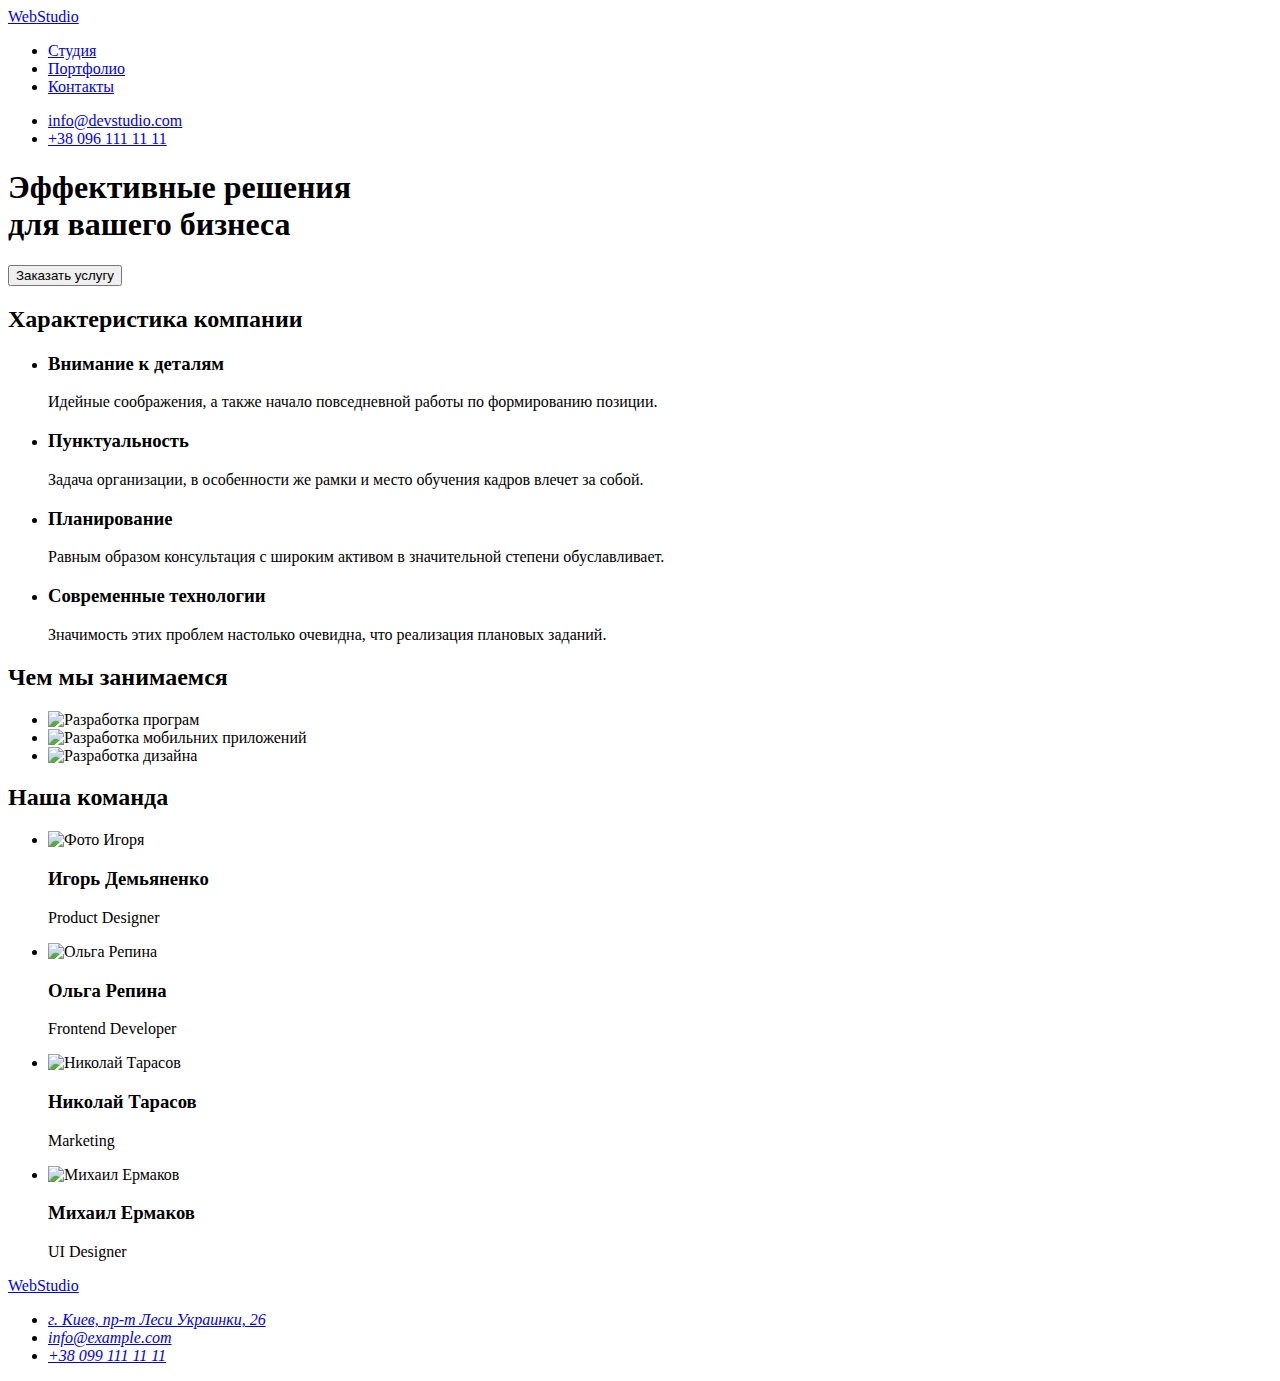
==== index.html @ e269798d "create.html" ====
<!DOCTYPE html>
<html lang="ru">
<head>
    <meta charset="UTF-8">
    <meta http-equiv="X-UA-Compatible" content="IE=edge">
    <meta name="viewport" content="width=device-width, initial-scale=1.0">
    <title>WebStudio</title>
    <link rel="preconnect" href="https://fonts.googleapis.com">
<link rel="preconnect" href="https://fonts.gstatic.com" crossorigin>
<link href="https://fonts.googleapis.com/css2?family=Raleway:wght@700&family=Roboto:wght@400;500;700;900&display=swap" rel="stylesheet">
    <link rel="stylesheet" href="./css/index.css">
</head>
<body>
    <!--header-->
<header class="header">
  <nav>
    <a  class="logo" href="./index.html" lang="en">Web<span class="logo-accent">Studio</span></a>
        
    
        <ul class="site-nav">
            <li><a href="./index.html" class="link-current">Студия</a></li>
            <li><a href="./portfolio.html" class="link" >Портфолио</a></li>
            <li><a href="./index.html" class="link">Контакты</a></li>
        </ul>
    </nav>
 <ul class="header-link">

    <li><a href="mailto:info@devstudio.com" class="header-contact-link">info@devstudio.com</a></li>
    <li><a href="tel+380961111111" class="header-contact-link">+38 096 111 11 11</a></li>

 </ul>
</header>
   <!--блок_герой-->
<main>
    
    <section class="hero">
        <h1 class="hero-title">Эффективные решения <br/>для вашего бизнеса</h1>
        <button type="button" class="button primary">Заказать услугу</button>
    
    </section>
    


    <!--характеристика компании-->
    
     <section class="features">
       <h2 class="features-title">Характеристика компании</h2>
       
     <ul class="features-list">
        <li>
          <h3 class="features-title">Внимание к деталям</h3>
            <p class="features-text">Идейные соображения, а также начало повседневной работы по формированию позиции.</p>
        </li>
        
        <li>   
          <h3 class="features-title">Пунктуальность</h3>
            <p class="features-text">Задача организации, в особенности же рамки и место обучения кадров влечет за собой.</p>
        </li>
        
        <li>
          <h3 class="features-title">Планирование</h3>
            <p class="features-text">Равным образом консультация с широким активом в значительной степени обуславливает.</p>
        </li>
        
        <li>
          <h3 class="features-title">Современные технологии</h3>
            <p class="features-test">Значимость этих проблем настолько очевидна, что реализация плановых заданий.</p>
        </li> 
    </ul> 
    </Section>
    
        <!--чем_занимается_компания-->
    
        <section class="work">
            
            <h2 class="work-title">Чем мы занимаемся</h2>
          
          <ul class="work-list">
            <li> <img src="./img/pic-1.jpg" alt="Разработка програм" width="370" height="294"></li>
            <li> <img src="./img/pic-2.jpg" alt="Разработка мобильних приложений" width="370" height="294"></li>
            <li> <img src="./img/pic-3.jpg" alt="Разработка дизайна" width="370" height="294"></li>
          </ul> 
        </section> 

        <!--Наша команда-->

     <section class="team">
           <h2 class="team-title">Наша команда</h2>
         <ul class="team-list">
            <!--Игорь-->
          <li>
           <img src="./img/img-1.jpg" alt="Фото Игоря" width="270" height="260">
          <h3 class="team-name">Игорь Демьяненко</h3>
          <p class="team-position">Product Designer</p>
          </li>
            
            <!--Ольга-->
          
          <li>
           <img src="./img/img-2.jpg" alt="Ольга Репина" width="270" height="260">
          <h3 class="team-name">Ольга Репина</h3>
          <p class="team-position">Frontend Developer</p>
          </li>
          
            <!--Николай-->

          <li>
           <img src="./img/img-3.jpg" alt="Николай Тарасов" width="270" height="260">
          <h3 class="team-name">Николай Тарасов</h3>
          <p class="team-position">Marketing</p>
          </li>
          
            <!--Михаил-->
          
          <li>
           <img src="./img/img-4.jpg" alt="Михаил Ермаков" width="270" height="260">
          <h3 class="team-name">Михаил Ермаков</h3>
          <p class="team-position">UI Designer</p>
          </li>

       </ul>

      </section>
</main>
    
    
    <!--Подвал-->
    
    <footer class="footer">
      
      <a class="logo" href="./index.html" lang="en">Web<span class="footer-logo-accent">Studio</span></a>
      
      <address class="footer-address">
        <ul>
        <li><a href="https://goo.gl/maps/edewpoqACezQndHs5" target="_blank"   
        rel="noopener noreferrer" class="footer-address-link">
        г. Киев, пр-т Леси Украинки, 26</a></li>
     
       
         
         <li> <a href="mailto:info@example.com" class="footer-address-contact">info@example.com</a></li>
         <li> <a href="tel+380991111111" class="footer-address-contact">+38 099 111 11 11</a></li>
        </ul>
     </address>
    </footer>
            
       
        
    
</body>
</html>
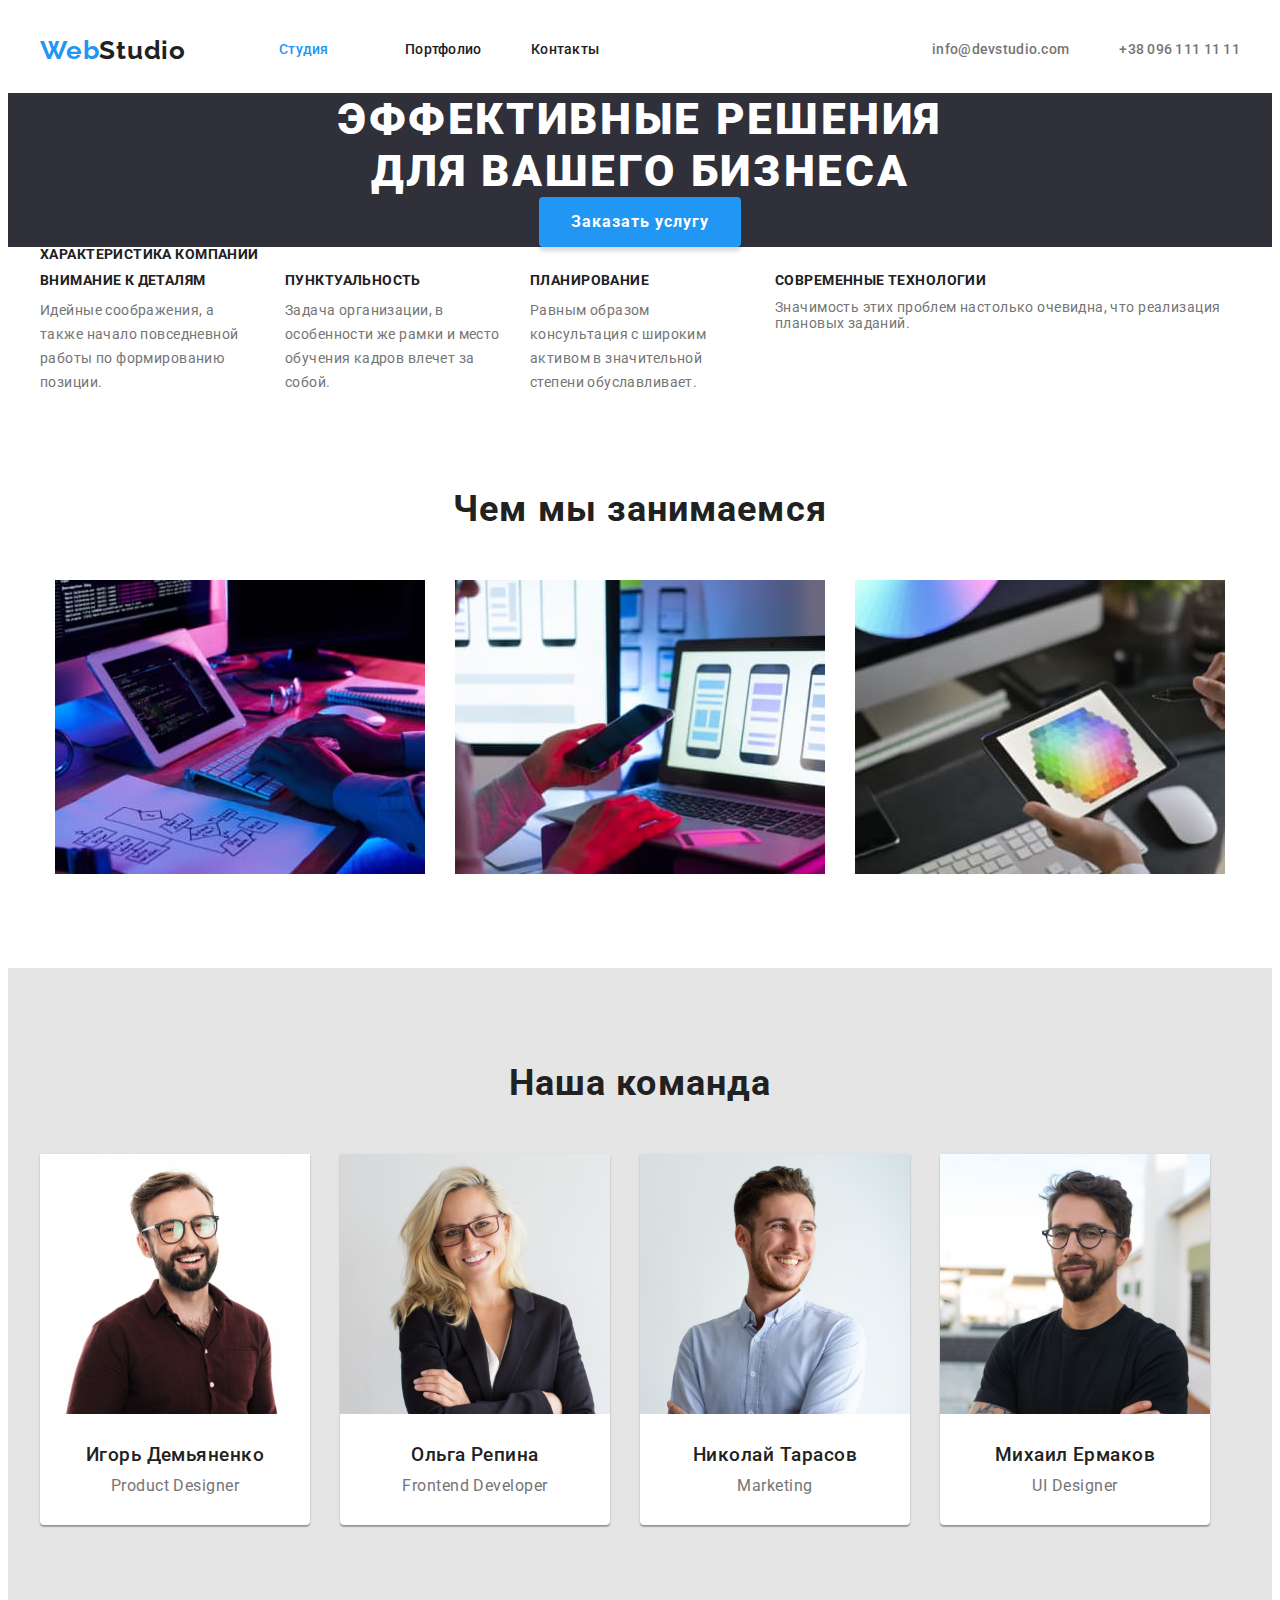
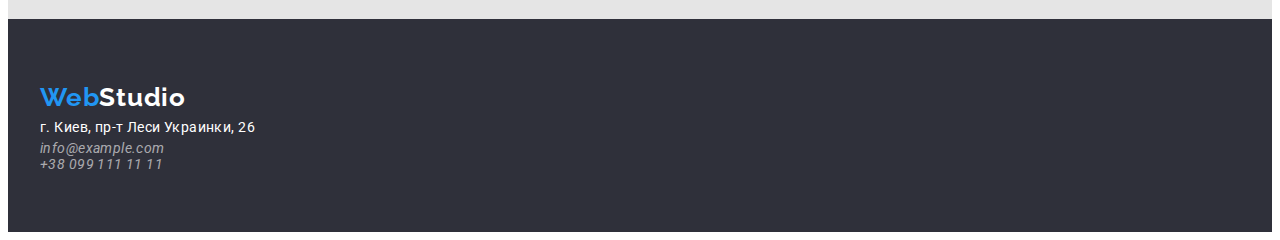
==== commit f652c05e: "added-corect" ====
--- a/index.html
+++ b/index.html
@@ -5,38 +5,46 @@
     <meta http-equiv="X-UA-Compatible" content="IE=edge">
     <meta name="viewport" content="width=device-width, initial-scale=1.0">
     <title>WebStudio</title>
-    <link rel="preconnect" href="https://fonts.googleapis.com">
-<link rel="preconnect" href="https://fonts.gstatic.com" crossorigin>
+    <link rel="preconnect" href="https://fonts.googleapis.com"/>
+<link rel="preconnect" href="https://fonts.gstatic.com" crossorigin/>
 <link href="https://fonts.googleapis.com/css2?family=Raleway:wght@700&family=Roboto:wght@400;500;700;900&display=swap" rel="stylesheet">
-    <link rel="stylesheet" href="./css/index.css">
+<link rel="stylesheet" href="sha512-wpPYUAdjBVSE4KJnH1VR1HeZfpl1ub8YT/NKx4PuQ5NmX2tKuGu6U/JRp5y+Y8XG2tV+wKQpNHVUX03MfMFn9Q=="
+ crossorigin="anonymous"
+ referrerpolicy="no-referrer"/>
+<link rel="stylesheet" href="node_modules/modern-normalize/modern-normalize.css" />
+    <link rel="stylesheet" href="./css/index.css"/>
 </head>
 <body>
     <!--header-->
 <header class="header">
-  <nav>
+  
+<div class="container main-line">
+  
     <a  class="logo" href="./index.html" lang="en">Web<span class="logo-accent">Studio</span></a>
         
-    
-        <ul class="site-nav">
-            <li><a href="./index.html" class="link-current">Студия</a></li>
-            <li><a href="./portfolio.html" class="link" >Портфолио</a></li>
-            <li><a href="./index.html" class="link">Контакты</a></li>
+    <nav class="site-nav">
+        <ul class="site-nav list">
+            <li class="item"><a href="./index.html" class="link current">Студия</a></li>
+            <li class="item"><a href="./portfolio.html" class="link">Портфолио</a></li>
+            <li class="item"><a href="./index.html" class="link">Контакты</a></li>
         </ul>
     </nav>
- <ul class="header-link">
+ <ul class="header-contact">
 
-    <li><a href="mailto:info@devstudio.com" class="header-contact-link">info@devstudio.com</a></li>
-    <li><a href="tel+380961111111" class="header-contact-link">+38 096 111 11 11</a></li>
+    <li class="item"><a href="mailto:info@devstudio.com" class="header-contact-link">info@devstudio.com</a></li>
+    <li class="item"><a href="tel+380961111111" class="header-contact-link">+38 096 111 11 11</a></li>
 
  </ul>
+</div>
 </header>
    <!--блок_герой-->
 <main>
     
     <section class="hero">
+      <div class="container">
         <h1 class="hero-title">Эффективные решения <br/>для вашего бизнеса</h1>
         <button type="button" class="button primary">Заказать услугу</button>
-    
+      </div>
     </section>
     
 
@@ -44,82 +52,109 @@
     <!--характеристика компании-->
     
      <section class="features">
+       <div class="container">
        <h2 class="features-title">Характеристика компании</h2>
        
      <ul class="features-list">
-        <li>
+        <li class="item">
           <h3 class="features-title">Внимание к деталям</h3>
             <p class="features-text">Идейные соображения, а также начало повседневной работы по формированию позиции.</p>
         </li>
         
-        <li>   
+        <li class="item">   
           <h3 class="features-title">Пунктуальность</h3>
             <p class="features-text">Задача организации, в особенности же рамки и место обучения кадров влечет за собой.</p>
         </li>
         
-        <li>
+        <li class="item">
           <h3 class="features-title">Планирование</h3>
             <p class="features-text">Равным образом консультация с широким активом в значительной степени обуславливает.</p>
         </li>
         
-        <li>
+        <li class="item">
           <h3 class="features-title">Современные технологии</h3>
             <p class="features-test">Значимость этих проблем настолько очевидна, что реализация плановых заданий.</p>
         </li> 
-    </ul> 
-    </Section>
+    </ul>
+    </div>
+    </section>
     
         <!--чем_занимается_компания-->
     
-        <section class="work">
+        <section class="work section bg">
+          <div class="container bg">
             
             <h2 class="work-title">Чем мы занимаемся</h2>
           
           <ul class="work-list">
-            <li> <img src="./img/pic-1.jpg" alt="Разработка програм" width="370" height="294"></li>
-            <li> <img src="./img/pic-2.jpg" alt="Разработка мобильних приложений" width="370" height="294"></li>
-            <li> <img src="./img/pic-3.jpg" alt="Разработка дизайна" width="370" height="294"></li>
-          </ul> 
+            <li class="item"> <img src="./img/pic-1.jpg" alt="Разработка програм" width="370" height="294"></li>
+            <li class="item"> <img src="./img/pic-2.jpg" alt="Разработка мобильних приложений" width="370" height="294"></li>
+            <li class="item"> <img src="./img/pic-3.jpg" alt="Разработка дизайна" width="370" height="294"></li>
+          </ul>
+          </div>
         </section> 
 
         <!--Наша команда-->
 
-     <section class="team">
+     <section class="team section bg">
+       <div class="container bg">
            <h2 class="team-title">Наша команда</h2>
          <ul class="team-list">
             <!--Игорь-->
-          <li>
-           <img src="./img/img-1.jpg" alt="Фото Игоря" width="270" height="260">
+          <li class="team-item">
+           <div class="item">
+           <img src="./img/img-1.jpg" alt="Фото Игоря"
+            width="270" class="team-img"/>
+          </div>
+          <div class="team-content">
           <h3 class="team-name">Игорь Демьяненко</h3>
           <p class="team-position">Product Designer</p>
+          </div>
           </li>
             
             <!--Ольга-->
           
-          <li>
-           <img src="./img/img-2.jpg" alt="Ольга Репина" width="270" height="260">
+          <li class="team-item">
+            <div class="item">
+           <img src="./img/img-2.jpg" alt="Ольга Репина" 
+           width="270" class="team-img"/>
+          </div>
+
+          <div class="team-content">
           <h3 class="team-name">Ольга Репина</h3>
           <p class="team-position">Frontend Developer</p>
+          </div>
           </li>
           
             <!--Николай-->
 
-          <li>
-           <img src="./img/img-3.jpg" alt="Николай Тарасов" width="270" height="260">
+          <li class="team-item">
+            <div class="item">
+           <img src="./img/img-3.jpg" alt="Николай Тарасов" 
+           width="270" class="team-img"/>
+          </div>
+          <div class="team-content">
           <h3 class="team-name">Николай Тарасов</h3>
           <p class="team-position">Marketing</p>
+          </div>
           </li>
           
             <!--Михаил-->
           
-          <li>
-           <img src="./img/img-4.jpg" alt="Михаил Ермаков" width="270" height="260">
+          <li class="team-item">
+            <div class="item">
+
+           <img src="./img/img-4.jpg" alt="Михаил Ермаков"
+            width="270" class="team-img"/>
+          </div>
+          <div class="team-content">
           <h3 class="team-name">Михаил Ермаков</h3>
           <p class="team-position">UI Designer</p>
-          </li>
+          </div>
+        </li>
 
        </ul>
-
+      </div>
       </section>
 </main>
     
@@ -127,9 +162,11 @@
     <!--Подвал-->
     
     <footer class="footer">
+      <div class="container">
+        <div class="footer-logo">
       
       <a class="logo" href="./index.html" lang="en">Web<span class="footer-logo-accent">Studio</span></a>
-      
+      </div>
       <address class="footer-address">
         <ul>
         <li><a href="https://goo.gl/maps/edewpoqACezQndHs5" target="_blank"   
@@ -142,6 +179,7 @@
          <li> <a href="tel+380991111111" class="footer-address-contact">+38 099 111 11 11</a></li>
         </ul>
      </address>
+     </div>
     </footer>
             
        
--- a/css/index.css
+++ b/css/index.css
@@ -0,0 +1,497 @@
+    
+  :root {
+    --section-bg-color: #e5e5e5;
+    --accent-color: rgba(33, 150, 243, 1);
+    --first-contrast-text-color: rgba(255, 255, 255, 1);
+    --second-contact-text-color: rgba(255, 255, 255, 0.6);
+    --text-color: rgba(117, 117, 117, 1);
+    --primary-bg: rgba(255, 255, 255, 1);
+    --dark-bg-color: rgba(47, 48, 58, 1);
+    --title-text-color: rgba(33, 33, 33, 1);
+    }  
+    
+    
+        p,
+        h1,
+        h2,
+        h3,
+        h4 {
+            margin: 0;
+        }
+
+
+   ul,ol {
+       margin: 0;
+       padding: 0;
+   }
+    
+    
+    
+    
+    
+    body {
+    font-family: "Roboto",sans-serif;
+    color: var(--text-color);
+    background-color: var(--primary-bg-color);
+    font-size: 14px;
+    letter-spacing: 0.03em;
+     
+}
+
+.container {
+    width: 1200px;
+    margin: 0 auto;
+    padding-left: 15px;
+    padding-right: 15px;}
+
+ 
+.section {
+    padding-top: 94px;
+    padding-bottom: 94px;
+}
+
+img {
+    max-width: 100%;
+    display: block;
+    height: auto;
+}
+
+/*-----------------------------------------------header------------------------------------------------*/
+
+    .logo{
+    margin: 24px 93px 24px 0;
+    font-size: 26px;
+    font-weight: 700;
+    font-family: 'Raleway', sans-serif;  
+    line-height: 1.42;
+    letter-spacing: 0.03em;
+    color: var(--accent-color);
+}
+     
+       
+       
+    
+
+    .logo-accent{
+    color: var(--title-text-color);
+    }
+    .footer-logo-accent{
+        color: var(--first-contrast-text-color);
+    }
+
+
+    .site-nav,
+    .team-list {
+    display: flex;}    
+
+    .hero,.footer{
+        background-color: var(--dark-bg-color);
+    }
+
+
+    .main-line {
+     display: flex;
+    align-items: center;
+    }
+
+    .header-contact {
+    display: flex;
+    margin-left: auto;
+    }
+
+    .site-nav .item {
+    margin-right: 50px;
+    }
+
+        .site-nav .item:last-child {
+            margin-right: 0;
+        }
+
+         .site-nav .link {
+        display: block;
+        padding-top: 32px;
+        padding-bottom: 32px;}
+
+        .header-contact .item+.item {
+            margin-left: 50px;
+        }
+
+    .team {
+        background-color: var(--section-bg-color);
+    }
+    .visually-hidden {
+        position: absolute;
+        width: 1px;
+        height: 1px;
+        margin: -1px;
+        border: 0;
+        padding: 0;
+        white-space: nowrap;
+        clip-path: inset(100%);
+        clip: rect(0 0 0 0);
+        overflow: hidden;}
+
+
+                
+                
+
+        .site-nav .link {
+            color: var(--title-text-color);
+            font-weight: 500;
+            font-size: 14px;
+            line-height: 1.14;
+            letter-spacing: 0.02em;
+
+        }
+
+
+        .site-nav .link:hover,
+        .site-nav .link:focus {
+        color: var(--accent-color);
+        }
+
+        .header .current {
+         color: var(--accent-color);
+            }
+        
+    .link-current{
+    text-align: left;
+    width: 49px;
+    height: 16px;
+    left: 453px;
+    top: 32px;
+    font-family: 'Roboto';
+    font-style: normal;
+    font-weight: 500;
+    font-size: 14px;
+    line-height: 16px;
+    letter-spacing: 0.02em;
+    color: #2196F3;  
+    }
+
+  
+.link{
+    text-align: left;
+    width: 76px;
+    height: 16px;
+    left: 552px;
+    top: 32px;
+    font-family: 'Roboto';
+    font-style: normal;
+    font-weight: 500;
+    font-size: 14px;
+    line-height: 16px;
+    letter-spacing: 0.02em;
+    color: #212121;      
+           
+    }
+    
+
+
+    .header-contact-link{
+    display: block;
+    padding-top: 32px;
+    padding-bottom: 32px;
+    text-align:left;
+    font-family: 'Roboto';
+    font-style: normal;
+    font-weight: 500;
+    font-size: 14px;
+    line-height: 1.14;
+    letter-spacing: 0.02em;
+    color:#757575;
+    }
+   
+
+
+
+
+
+
+
+
+
+    .link-current,.link {
+    text-decoration: none;
+    list-style-type:none;
+    }
+    a {
+        text-decoration:none;
+    }
+    ul {
+        list-style: none;
+    }
+
+
+ /*--------------------------------------блок-герой--------------------------------------------------------- */
+
+
+    .hero-title { 
+    margin-bottom: 30;
+    font-weight: 900;
+    font-size: 44px;
+    line-height: 1,36;
+    text-align: center;
+    letter-spacing: 0.06em;
+    text-transform: uppercase;
+    color: var(--first-contrast-text-color);
+    }
+
+     .button {
+     border-radius: 4px;
+     border: 0px;
+     color: var(--first-contrast-text-color);
+     background-color: var(--accent-color);
+     font-family: inherit;
+     font-weight: 700;
+     font-size: 16px;
+     line-height: 1.87;
+     cursor: pointer;
+    }
+
+    .button.primary {
+    color: var(--first-contrast-text-color);
+    background-color: var(--accent-color);
+    line-height: 1.87;
+    display: flex;
+    align-items: center;
+    text-align: center;
+    letter-spacing: 0.06em;
+    padding: 10px 32px;
+    box-shadow: 0px 4px 4px rgba(0, 0, 0, 0.15);
+    margin: auto;
+}
+
+    .button.primary:hover,
+    .button.primary:focus{
+    background-color: rgba(24, 140, 232, 1);
+    }
+
+    .button.secondary{
+        color: var(--title-text-color);
+        background-color: var(--primary-bg-color);
+        line-height: 1.62;
+        text-align: center;
+        letter-spacing: 0.03em;
+        padding: 6px 22px;
+
+    }
+
+     .button-list {
+     display: flex;
+     margin-bottom: 50px;   
+        }
+
+    .button-list .current,
+    .button.secondary:hover,
+    .button.secondary:focus{
+        color: var(--first-contrast-text-color);
+        background-color: var(--accent-color);
+    }
+
+  
+    .button-list .btn+.btn {
+    margin-left: 8px;
+     }
+    
+/*-------------------------------------характеристика компании-----------------------------*/
+.features-list {
+    display: flex;
+}
+
+.features-list .item {
+margin-right: 30px;
+}
+
+.features-list .item:last-child {
+margin-right: 0;
+}
+
+
+
+.features {
+    
+    letter-spacing: 0.03em;
+}
+
+.features-title {
+    font-weight: 700;
+    font-size: 14px;
+    line-height: 1.14;
+    text-transform: uppercase;
+    color: var(--title-text-color);
+    margin-bottom: 10px;
+}
+
+.features-text {
+    line-height: 1.71;
+    color: var(--text-color);
+    max-width: 270px;
+     min-height: 75px;
+}
+
+.features-section {
+padding-bottom: 0;
+}
+
+.work-title,.team-title{
+    font-size: 36px;
+    line-height: 1,16;
+    text-align: center;
+    letter-spacing: 0.03em;
+    color: var(--title-text-color);
+    padding-bottom: 50px;
+}
+
+.work-list {
+display: flex;
+justify-content: center;
+gap: 30px;
+}
+
+.team-name{
+    font-weight: 500;
+    
+    color: var(--title-text-color);
+
+}
+
+.team-position{
+    color: var(--text-color);
+
+}
+.team-title{
+    font-size: 36px;
+    line-height: 42px;
+    text-align: center;
+    letter-spacing: 0.03em;
+}
+
+
+    .team {
+    font-size: 16px;
+    line-height: 1.18;
+    text-align: center;
+    letter-spacing: 0.03em;
+}
+
+.team-list .team-item+.team-item {
+    margin-left: 30px;
+}
+
+
+.team-item {
+    max-width: 270px;
+    margin-left: 0;
+    margin-right: 0;
+    border-radius: 4px;
+    overflow: hidden;
+    background-color: var(--primary-bg);
+    box-shadow: 0px 1px 3px rgba(0, 0, 0, 0.12), 0px 1px 1px rgba(0, 0, 0, 0.14),
+    0px 2px 1px rgba(0, 0, 0, 0.2);
+    border-radius: 0px 0px 4px 4px;
+}
+
+
+.team-image {
+height: auto;
+display: block;
+}
+
+.team-content {
+padding-top: 30px;
+padding-bottom: 30px;
+}
+
+.team-name {
+font-weight: 500;
+color: var(--title-text-color);
+margin-bottom: 10px;
+}
+
+/*-------------------------------------------Подвал------------------------------------------*/
+.footer {
+    padding-top: 60px;
+    padding-bottom: 60px;
+}
+
+.footer-address-link{
+    font-style: normal;
+    font-size: 14px;
+    line-height: 1.71;
+    letter-spacing: 0.03em;    
+}
+
+
+.footer-address-link{
+    color: var(--first-contrast-text-color);
+
+}
+
+.footer-address-link:hover,
+.footer-address-link:focus{
+    color: var(--accent-color);
+
+}
+.footer-address-contact:hover,
+.footer-address-contact:focus {
+    color: var(--accent-color);
+}
+.footer-address-contact{
+    color: var(--second-contact-text-color);
+}
+
+/*-----------------------gallery---------------------------*/
+.gallery-list {
+    display: flex;
+    flex-wrap: wrap;
+    margin-left: -15px;
+    margin-right: -15px;
+
+    padding: 0;
+}
+
+
+.gallery-list>.item {
+    flex-basis: calc(100% / 3 - 30px);
+    margin-right: 15px;
+    margin-left: 15px;
+    margin-bottom: 30px;
+    overflow: hidden;
+    background-color: var(--primary-bg);
+}
+
+.image-text{
+    font-size: 16px;
+    line-height: 30px;
+    letter-spacing: 0.03em;
+    color: var(--text-color);
+}
+
+.image-title{
+ font-size: 18px;
+ line-height: 36px;
+ letter-spacing: 0.06em;
+ color: var(--title-text-color);               
+            
+}
+
+.gallery-list .item:nth-last-child(-n + 3) {
+    margin-bottom: 0;
+}
+
+.gallery-list .item:nth-child(3n) {
+    margin-right: 0;
+}
+
+
+.card-content {
+    padding: 20px 24px;
+    border: 1px solid #eeeeee;
+    border-top: none;
+}
+
+
+
+
+
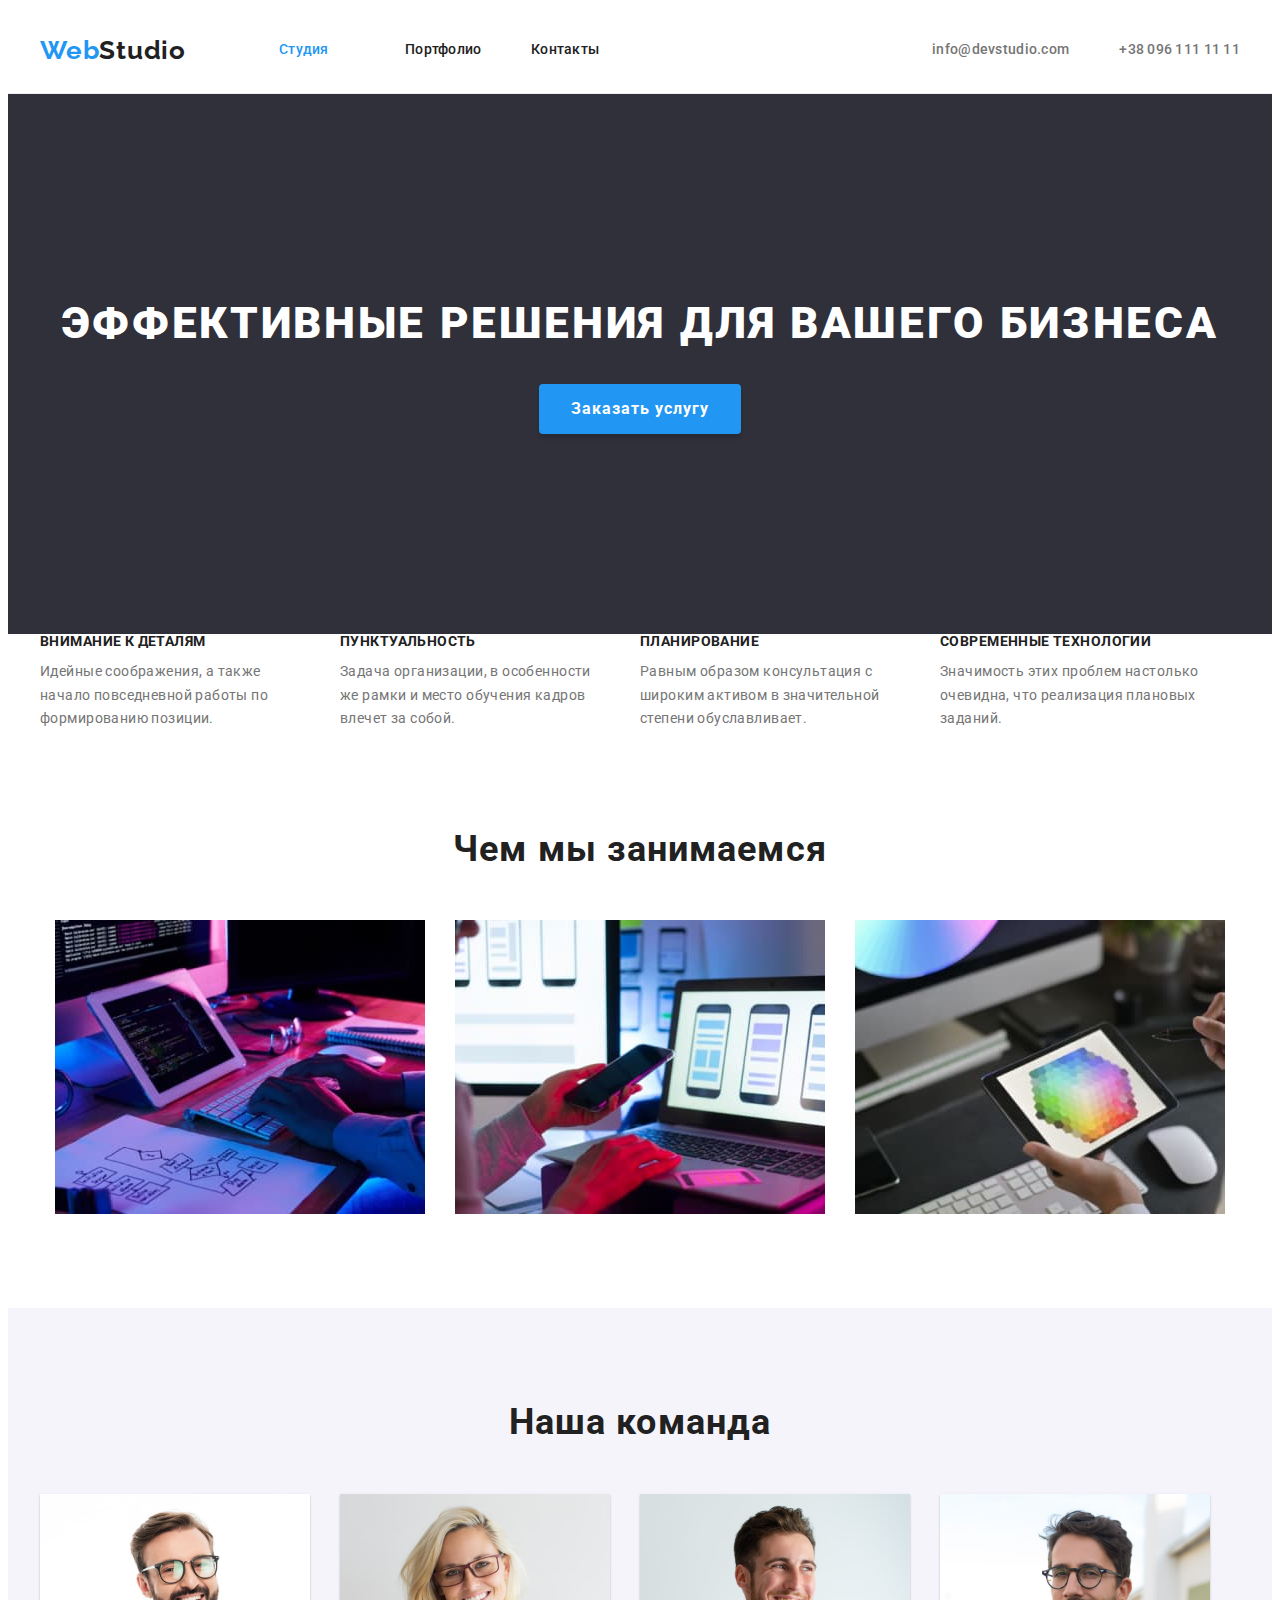
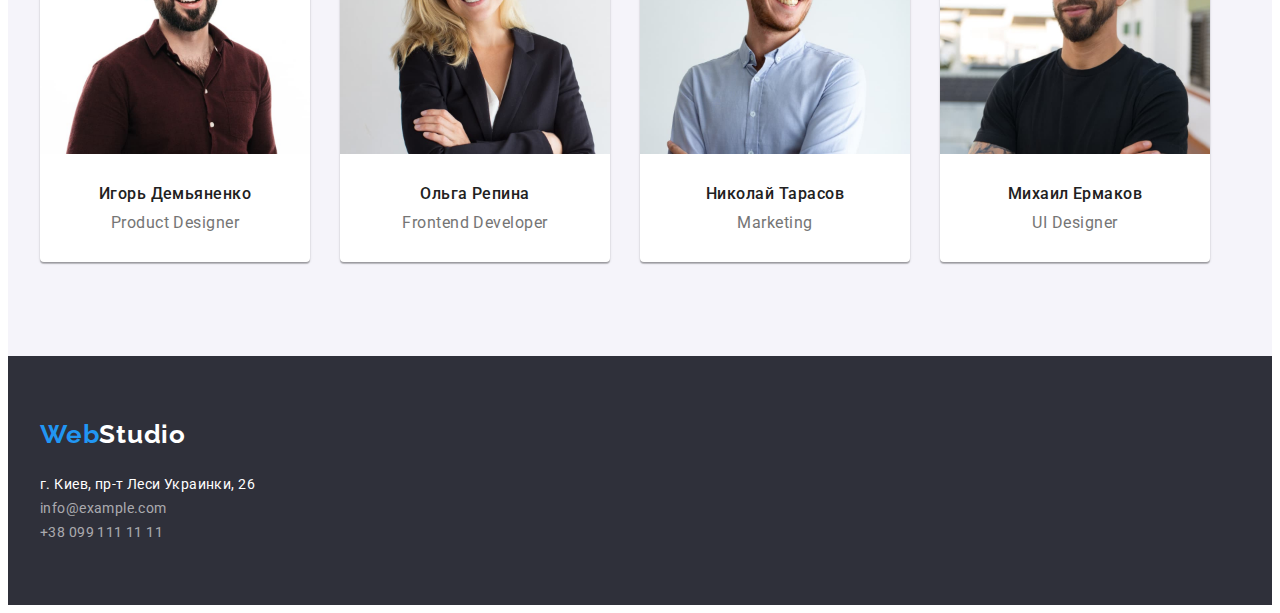
==== commit 63153111: "mistekes" ====
--- a/index.html
+++ b/index.html
@@ -42,7 +42,7 @@
     
     <section class="hero">
       <div class="container">
-        <h1 class="hero-title">Эффективные решения <br/>для вашего бизнеса</h1>
+        <h1 class="hero-title">Эффективные решения для вашего бизнеса</h1>
         <button type="button" class="button primary">Заказать услугу</button>
       </div>
     </section>
@@ -53,7 +53,7 @@
     
      <section class="features">
        <div class="container">
-       <h2 class="features-title">Характеристика компании</h2>
+       <!--<h2 class="features-title">Характеристика компании</h2>-->
        
      <ul class="features-list">
         <li class="item">
@@ -73,7 +73,7 @@
         
         <li class="item">
           <h3 class="features-title">Современные технологии</h3>
-            <p class="features-test">Значимость этих проблем настолько очевидна, что реализация плановых заданий.</p>
+            <p class="features-text">Значимость этих проблем настолько очевидна, что реализация плановых заданий.</p>
         </li> 
     </ul>
     </div>
--- a/css/index.css
+++ b/css/index.css
@@ -15,9 +15,17 @@
         h1,
         h2,
         h3,
-        h4 {
+        h4 
+        p {
             margin: 0;
         }
+
+
+       img {
+         display: block;
+         max-width: 100%;
+         height: auto;
+                }         
 
 
    ul,ol {
@@ -27,14 +35,13 @@
     
     
     
-    
+    /*------------body----------------*/
     
     body {
     font-family: "Roboto",sans-serif;
     color: var(--text-color);
     background-color: var(--primary-bg-color);
-    font-size: 14px;
-    letter-spacing: 0.03em;
+    
      
 }
 
@@ -42,7 +49,8 @@
     width: 1200px;
     margin: 0 auto;
     padding-left: 15px;
-    padding-right: 15px;}
+    padding-right: 15px;
+}
 
  
 .section {
@@ -66,9 +74,20 @@
     line-height: 1.42;
     letter-spacing: 0.03em;
     color: var(--accent-color);
+    margin-right: 93px;
+    
+
+}
+
+
+.header {
+    border-bottom: 1px solid #ececec;
 }
      
-       
+.header-contact {
+display: flex;
+ margin-left: auto;
+        }
        
     
 
@@ -84,11 +103,20 @@
     .team-list {
     display: flex;}    
 
-    .hero,.footer{
+    .hero {
         background-color: var(--dark-bg-color);
-    }
-
-
+        padding-top: 200px ;
+        padding-bottom: 200px;
+        text-align: center;
+    
+    }
+
+        .site-nav,
+        .team-list {
+        display: flex;
+        }
+
+  
     .main-line {
      display: flex;
     align-items: center;
@@ -98,6 +126,14 @@
     display: flex;
     margin-left: auto;
     }
+
+
+        .header-contact .item+.item {
+            margin-left: 50px;
+        }
+
+
+        /*------------nav-------------*/
 
     .site-nav .item {
     margin-right: 50px;
@@ -112,13 +148,9 @@
         padding-top: 32px;
         padding-bottom: 32px;}
 
-        .header-contact .item+.item {
-            margin-left: 50px;
-        }
-
-    .team {
-        background-color: var(--section-bg-color);
-    }
+        
+
+    
     .visually-hidden {
         position: absolute;
         width: 1px;
@@ -226,18 +258,29 @@
  /*--------------------------------------блок-герой--------------------------------------------------------- */
 
 
-    .hero-title { 
-    margin-bottom: 30;
+           .hero {
+               background-color: var(--dark-bg-color);
+               padding-top: 200px;
+               padding-bottom: 200px;
+    
+           }
+ 
+ 
+ .hero-title { 
+    margin-bottom: 30px;
     font-weight: 900;
     font-size: 44px;
-    line-height: 1,36;
+    line-height: 1.36;
     text-align: center;
     letter-spacing: 0.06em;
     text-transform: uppercase;
     color: var(--first-contrast-text-color);
     }
-
-     .button {
+ 
+     
+    /*--------------------------buttons----------------------*/
+    
+    .button {
      border-radius: 4px;
      border: 0px;
      color: var(--first-contrast-text-color);
@@ -252,6 +295,7 @@
     .button.primary {
     color: var(--first-contrast-text-color);
     background-color: var(--accent-color);
+    font-weight: 700;
     line-height: 1.87;
     display: flex;
     align-items: center;
@@ -279,7 +323,8 @@
 
      .button-list {
      display: flex;
-     margin-bottom: 50px;   
+     margin-bottom: 50px;
+    justify-content: center; 
         }
 
     .button-list .current,
@@ -310,7 +355,7 @@
 
 
 .features {
-    
+    font-size: 14px;
     letter-spacing: 0.03em;
 }
 
@@ -336,11 +381,11 @@
 
 .work-title,.team-title{
     font-size: 36px;
-    line-height: 1,16;
+    line-height: 1.16;
     text-align: center;
     letter-spacing: 0.03em;
     color: var(--title-text-color);
-    padding-bottom: 50px;
+    margin-bottom: 50px;
 }
 
 .work-list {
@@ -349,20 +394,26 @@
 gap: 30px;
 }
 
+
+
+/*--------------------------команда---------------------------*/
+
 .team-name{
     font-weight: 500;
-    
     color: var(--title-text-color);
-
-}
+    margin-bottom: 10px
+    font-size: 16px;
+    line-height: 19px;}
 
 .team-position{
     color: var(--text-color);
+    font-size: 16px;
+    line-height: 19px;
 
 }
 .team-title{
     font-size: 36px;
-    line-height: 42px;
+    line-height: 1.16;
     text-align: center;
     letter-spacing: 0.03em;
 }
@@ -379,6 +430,10 @@
     margin-left: 30px;
 }
 
+.team {
+    background-color: #F5F4FA;
+    
+}
 
 .team-item {
     max-width: 270px;
@@ -407,12 +462,19 @@
 font-weight: 500;
 color: var(--title-text-color);
 margin-bottom: 10px;
+font-size: 16px;
+line-height: 19px;
 }
 
 /*-------------------------------------------Подвал------------------------------------------*/
 .footer {
     padding-top: 60px;
     padding-bottom: 60px;
+    background-color: #2f303a; ;
+}
+
+.footer-logo {
+    margin-bottom: 20px;
 }
 
 .footer-address-link{
@@ -433,29 +495,30 @@
     color: var(--accent-color);
 
 }
-.footer-address-contact:hover,
-.footer-address-contact:focus {
-    color: var(--accent-color);
-}
+
 .footer-address-contact{
     color: var(--second-contact-text-color);
-}
-
-/*-----------------------gallery---------------------------*/
+    font-style: normal;
+        font-size: 14px;
+        line-height: 1.71;
+        letter-spacing: 0.03em;
+}
+
+/*-----------------------галерея---------------------------*/
 .gallery-list {
     display: flex;
     flex-wrap: wrap;
-    margin-left: -15px;
+    margin-left: -30px;
     margin-right: -15px;
 
-    padding: 0;
+    
 }
 
 
 .gallery-list>.item {
     flex-basis: calc(100% / 3 - 30px);
     margin-right: 15px;
-    margin-left: 15px;
+    margin-left: 30px;
     margin-bottom: 30px;
     overflow: hidden;
     background-color: var(--primary-bg);
@@ -463,7 +526,7 @@
 
 .image-text{
     font-size: 16px;
-    line-height: 30px;
+    line-height: 1.87;
     letter-spacing: 0.03em;
     color: var(--text-color);
 }
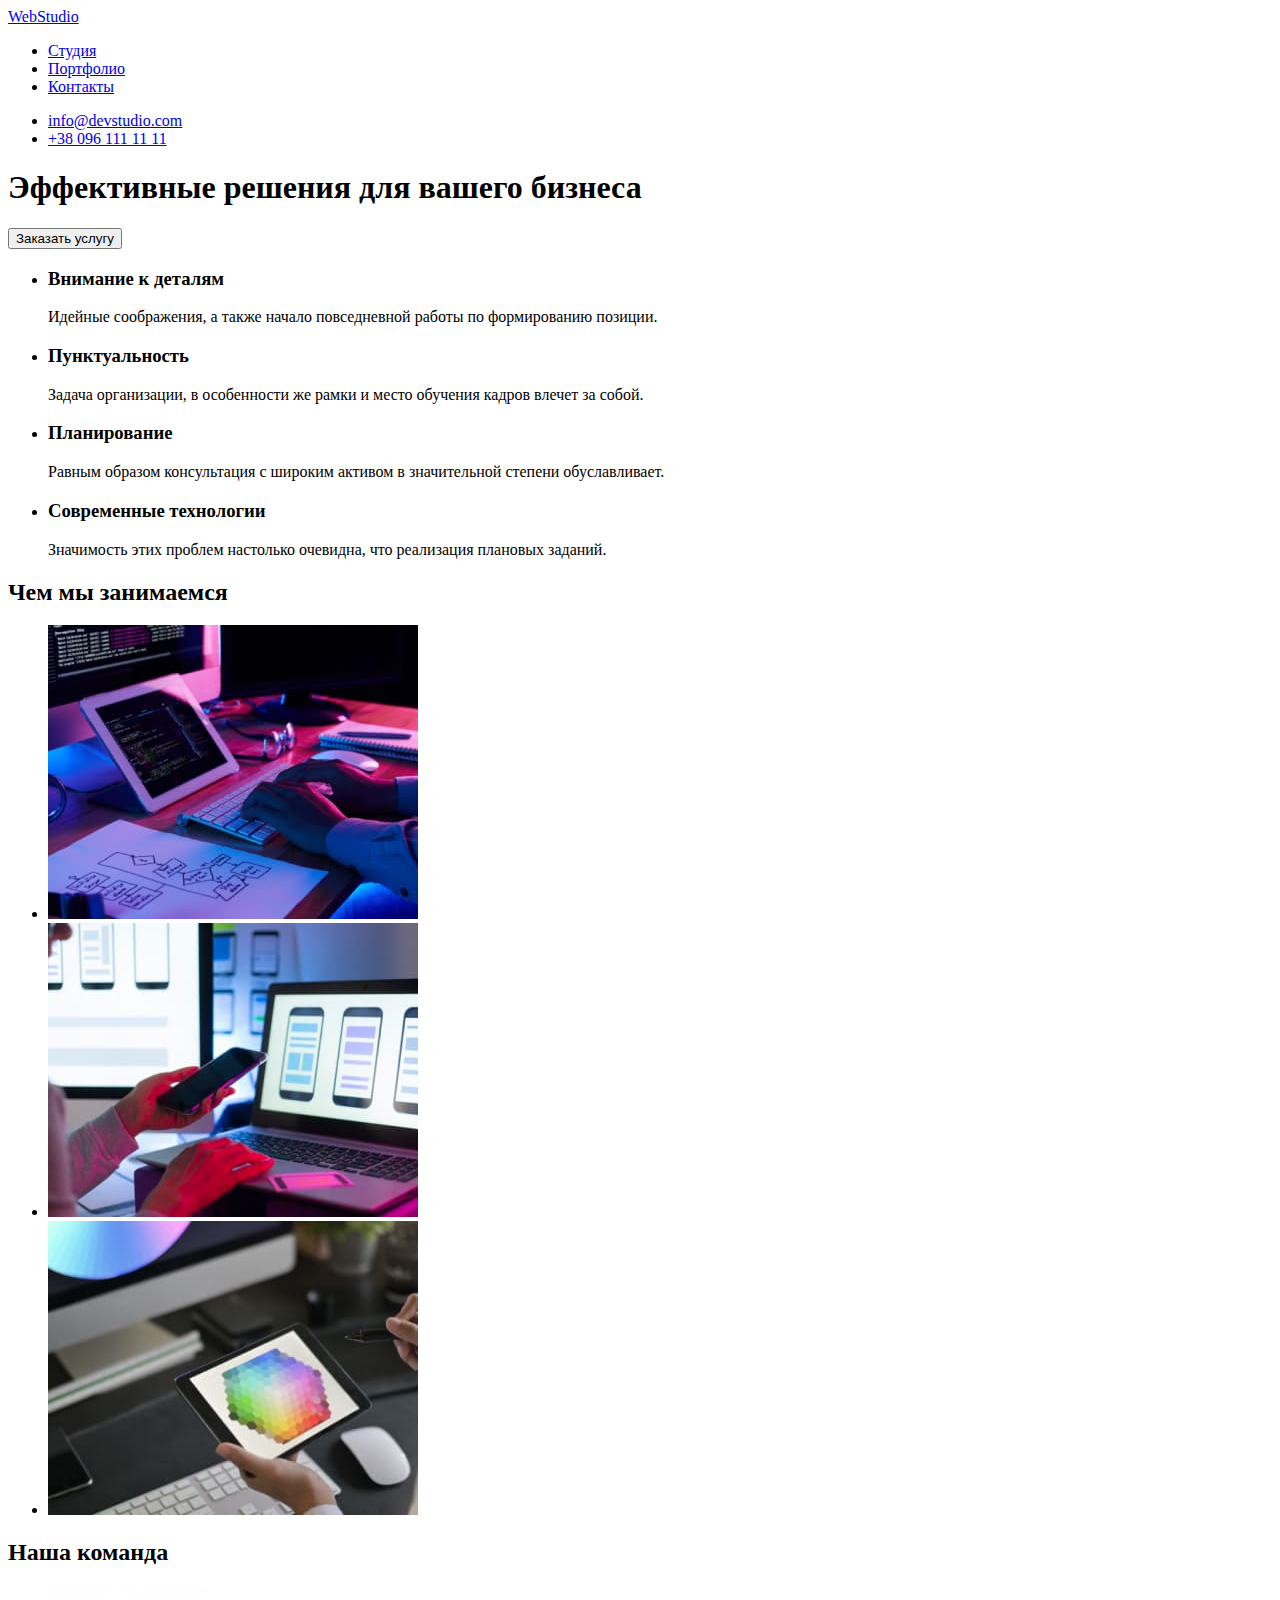
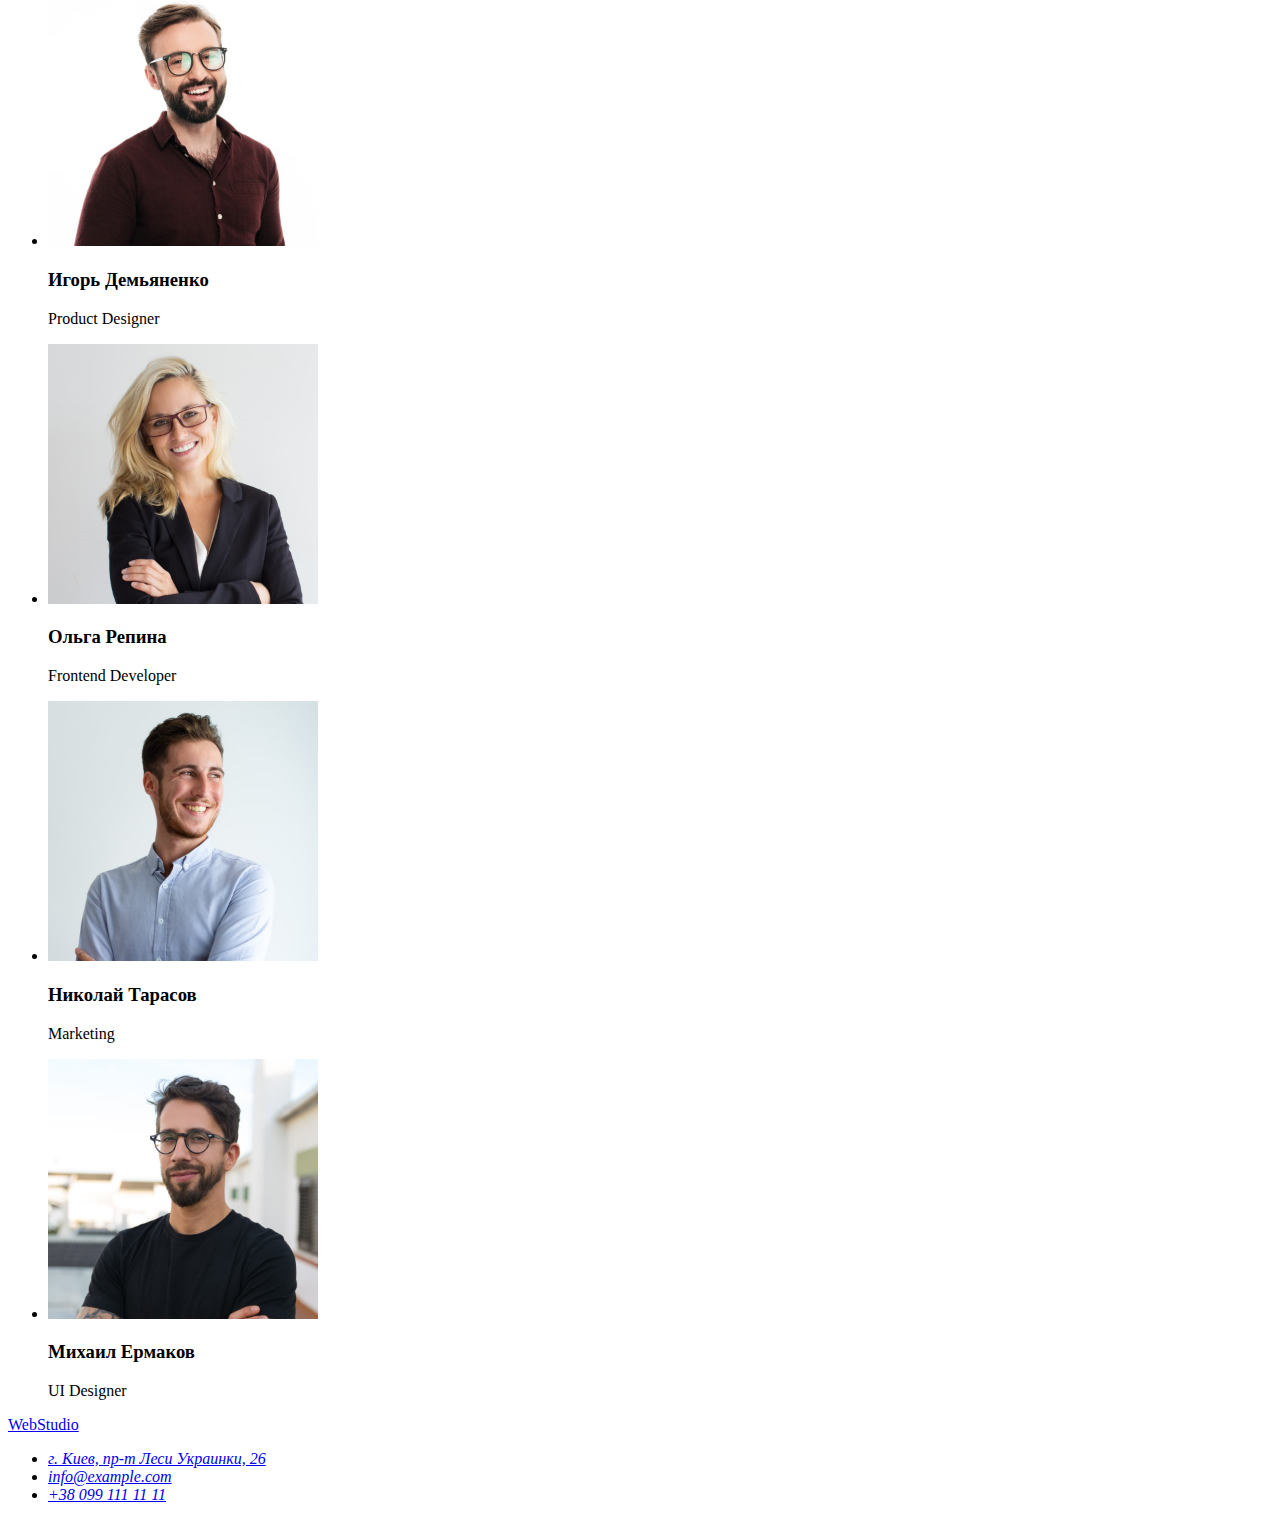
==== commit 5c13de79: "add" ====
--- a/index.html
+++ b/index.html
@@ -11,8 +11,7 @@
 <link rel="stylesheet" href="sha512-wpPYUAdjBVSE4KJnH1VR1HeZfpl1ub8YT/NKx4PuQ5NmX2tKuGu6U/JRp5y+Y8XG2tV+wKQpNHVUX03MfMFn9Q=="
  crossorigin="anonymous"
  referrerpolicy="no-referrer"/>
-<link rel="stylesheet" href="node_modules/modern-normalize/modern-normalize.css" />
-    <link rel="stylesheet" href="./css/index.css"/>
+
 </head>
 <body>
     <!--header-->
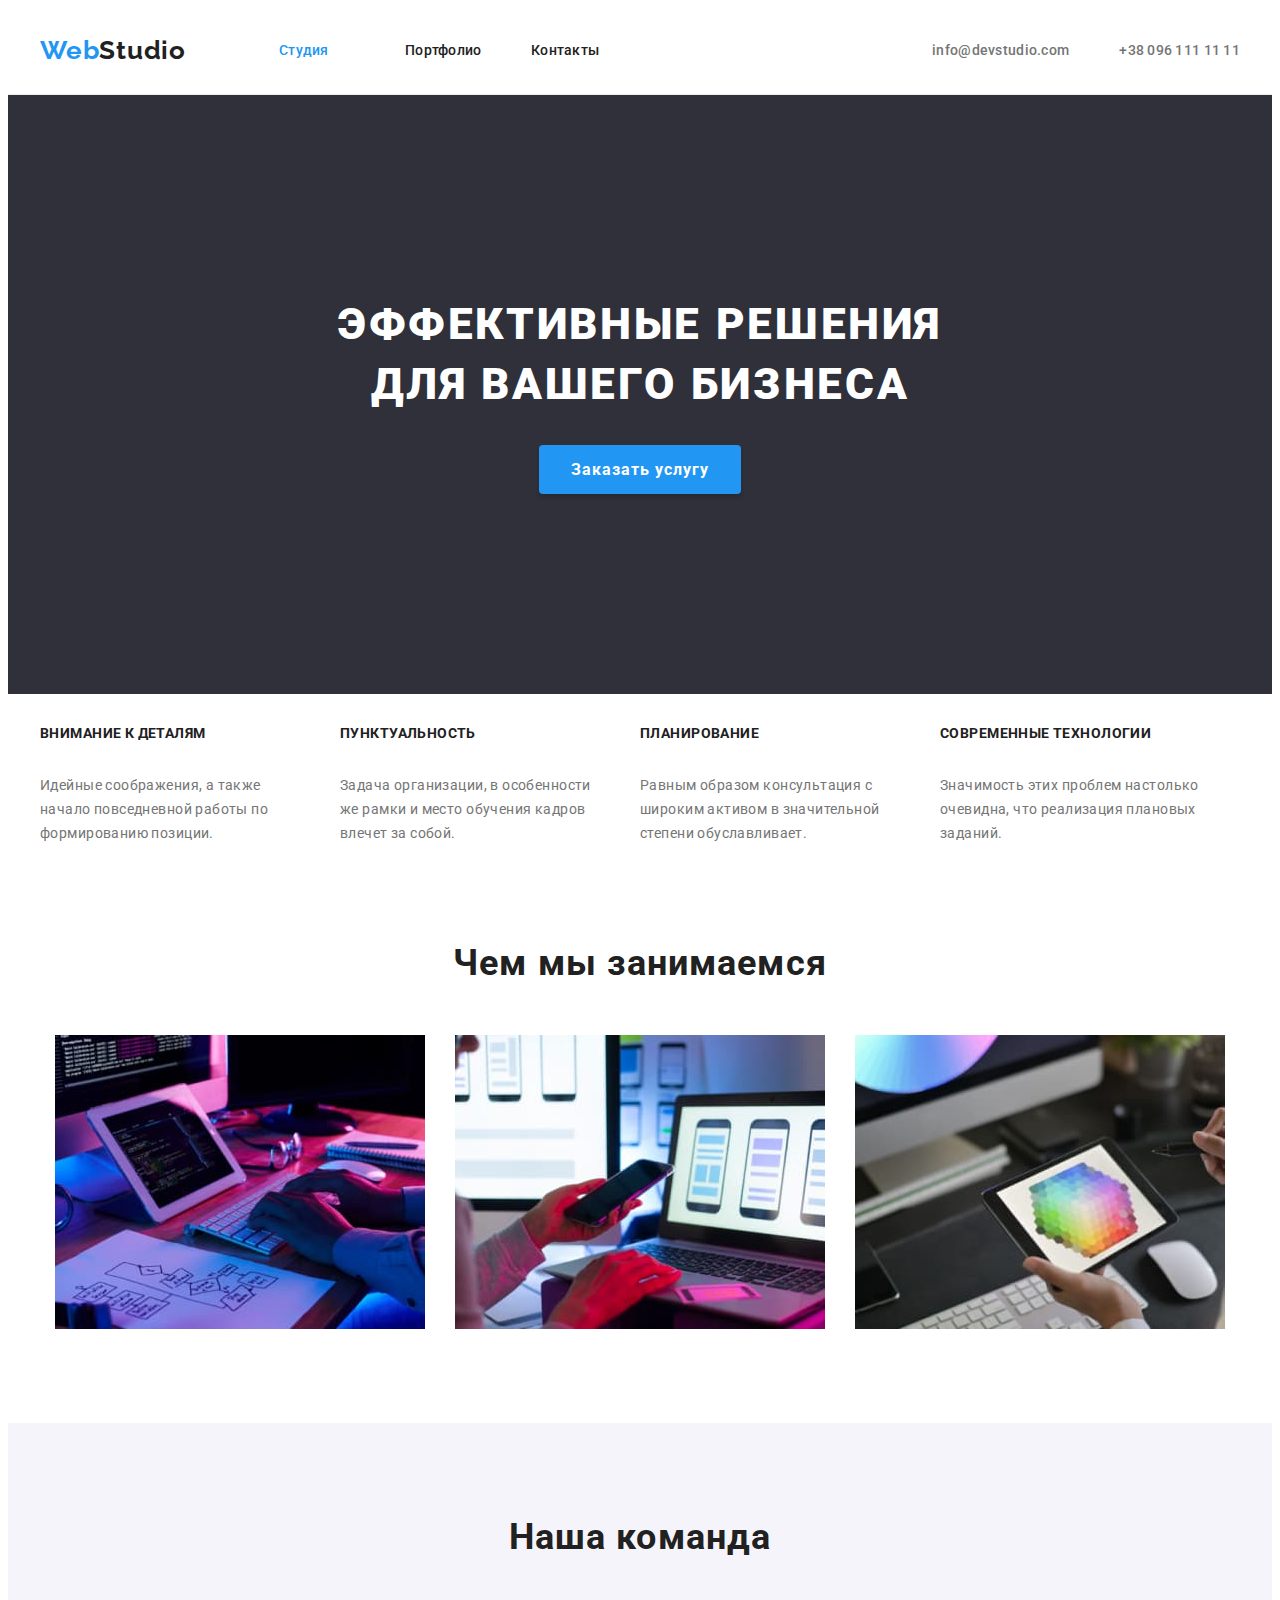
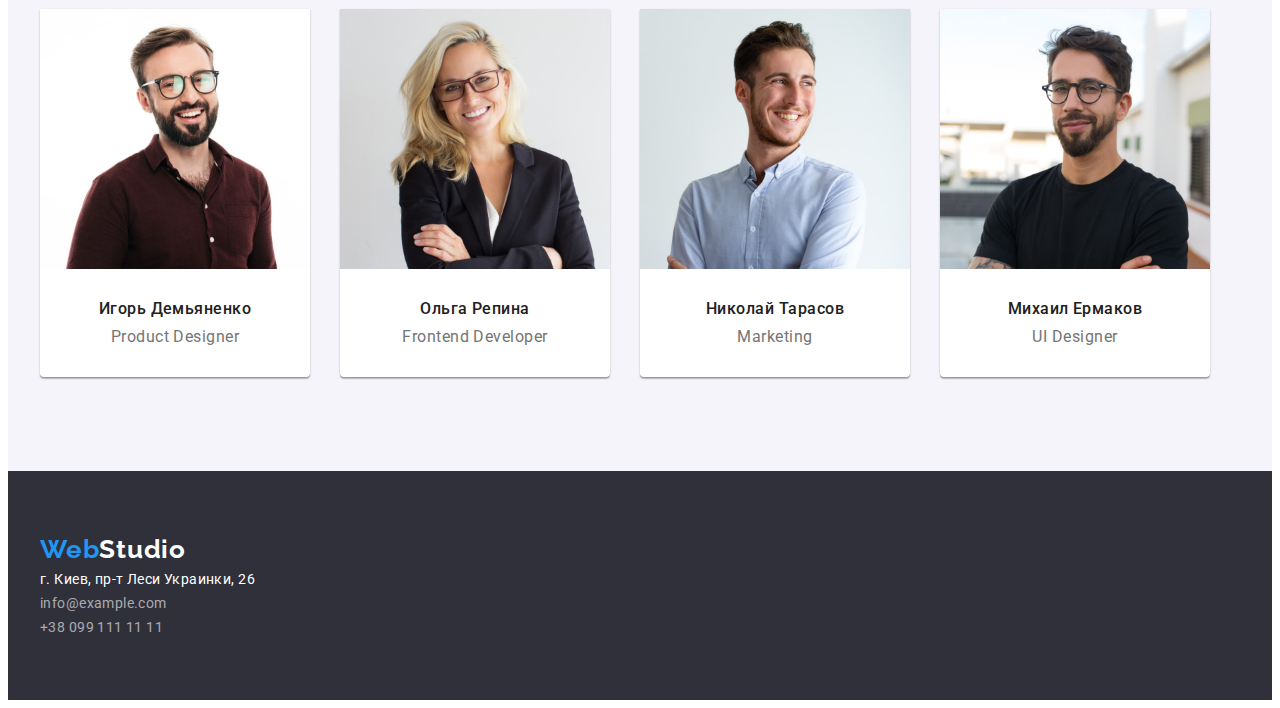
==== commit e036b565: "ADD" ====
--- a/index.html
+++ b/index.html
@@ -9,9 +9,11 @@
 <link rel="preconnect" href="https://fonts.gstatic.com" crossorigin/>
 <link href="https://fonts.googleapis.com/css2?family=Raleway:wght@700&family=Roboto:wght@400;500;700;900&display=swap" rel="stylesheet">
 <link rel="stylesheet" href="sha512-wpPYUAdjBVSE4KJnH1VR1HeZfpl1ub8YT/NKx4PuQ5NmX2tKuGu6U/JRp5y+Y8XG2tV+wKQpNHVUX03MfMFn9Q=="
- crossorigin="anonymous"
- referrerpolicy="no-referrer"/>
-
+ rel="stylesheet">
+<link rel="stylesheet" href="https://cdnjs.cloudflare.com/ajax/libs/modern-normalize/1.1.0/modern-normalize.min.css"
+  integrity="sha512-wpPYUAdjBVSE4KJnH1VR1HeZfpl1ub8YT/NKx4PuQ5NmX2tKuGu6U/JRp5y+Y8XG2tV+wKQpNHVUX03MfMFn9Q=="
+  crossorigin="anonymous" referrerpolicy="no-referrer" />
+  <link rel="stylesheet" href="./css/index.css" />
 </head>
 <body>
     <!--header-->
@@ -162,10 +164,10 @@
     
     <footer class="footer">
       <div class="container">
-        <div class="footer-logo">
+        
       
       <a class="logo" href="./index.html" lang="en">Web<span class="footer-logo-accent">Studio</span></a>
-      </div>
+      
       <address class="footer-address">
         <ul>
         <li><a href="https://goo.gl/maps/edewpoqACezQndHs5" target="_blank"   
--- a/css/index.css
+++ b/css/index.css
@@ -0,0 +1,582 @@
+    
+  :root {
+    --section-bg-color: #e5e5e5;
+    --accent-color: rgba(33, 150, 243, 1);
+    --first-contrast-text-color: rgba(255, 255, 255, 1);
+    --second-contact-text-color: rgba(255, 255, 255, 0.6);
+    --text-color: rgba(117, 117, 117, 1);
+    --primary-bg: rgba(255, 255, 255, 1);
+    --dark-bg-color: rgba(47, 48, 58, 1);
+    --title-text-color: rgba(33, 33, 33, 1);
+    }  
+    
+    
+        p,
+        h1,
+        h2,
+        h3,
+        h4 
+        p {
+            margin: 0;
+        }
+
+
+       img {
+         display: block;
+         max-width: 100%;
+         height: auto;
+                }         
+
+
+   ul,ol {
+       margin: 0;
+       padding: 0;
+   }
+    
+    
+    
+    /*------------body----------------*/
+    
+    body {
+    font-family: "Roboto",sans-serif;
+    color: var(--text-color);
+    background-color: var(--primary-bg-color);
+    
+     
+}
+
+.container {
+    width: 1200px;
+    margin: 0 auto;
+    padding-left: 15px;
+    padding-right: 15px;
+}
+
+ 
+.section {
+    padding-top: 94px;
+    padding-bottom: 94px;
+}
+
+img {
+    max-width: 100%;
+    display: block;
+    height: auto;
+}
+
+/*-----------------------------------------------header------------------------------------------------*/
+
+    .logo{
+   
+    font-size: 26px;
+    font-weight: 700;
+    font-family: 'Raleway', sans-serif;  
+    line-height: 1.42;
+    letter-spacing: 0.03em;
+    color: var(--accent-color);
+    margin-right: 93px;
+    padding-top: 24px;
+    padding-bottom: 25px;
+   
+    
+
+}
+
+
+.header {
+    border-bottom: 1px solid #ececec;
+}
+     
+.header-contact {
+display: flex;
+ margin-left: auto;
+        }
+       
+    .site-nav,
+    .team-list {
+    display: flex;}
+
+
+        
+    
+        .logo-accent{
+    color: var(--title-text-color);
+    }
+    .footer-logo-accent{
+        color: var(--first-contrast-text-color);
+    }
+
+
+        
+
+    
+
+        
+
+  
+    .main-line {
+     display: flex;
+    align-items: center;
+    }
+
+    .header-contact {
+    display: flex;
+    margin-left: auto;
+    }
+
+
+        .header-contact .item+.item {
+            margin-left: 50px;
+        }
+
+
+        /*------------nav-------------*/
+
+    .site-nav .item {
+    margin-right: 50px;
+    }
+
+        .site-nav .item:last-child {
+            margin-right: 0;
+        }
+
+         .site-nav .link {
+        display: block;
+        padding-top: 32px;
+        padding-bottom: 32px;}
+
+        
+
+    
+    .visually-hidden {
+        position: absolute;
+        width: 1px;
+        height: 1px;
+        margin: -1px;
+        border: 0;
+        padding: 0;
+        white-space: nowrap;
+        clip-path: inset(100%);
+        clip: rect(0 0 0 0);
+        overflow: hidden;}
+
+
+                
+                
+
+        .site-nav .link {
+            color: var(--title-text-color);
+            font-weight: 500;
+            font-size: 14px;
+            line-height: 1.14;
+            letter-spacing: 0.02em;
+
+        }
+
+
+        .site-nav .link:hover,
+        .site-nav .link:focus {
+        color: var(--accent-color);
+        }
+
+        .header .current {
+         color: var(--accent-color);
+            }
+        
+    .link-current{
+    text-align: left;
+    width: 49px;
+    height: 16px;
+    left: 453px;
+    top: 32px;
+    font-family: 'Roboto';
+    font-style: normal;
+    font-weight: 500;
+    font-size: 14px;
+    line-height: 16px;
+    letter-spacing: 0.02em;
+    color: #2196F3;  
+    }
+
+  
+.link{
+    text-align: left;
+    width: 76px;
+    height: 16px;
+    left: 552px;
+    top: 32px;
+    font-family: 'Roboto';
+    font-style: normal;
+    font-weight: 500;
+    font-size: 14px;
+    line-height: 16px;
+    letter-spacing: 0.02em;
+    color: #212121;      
+           
+    }
+    
+
+
+    .header-contact-link{
+    display: block;
+    padding-top: 32px;
+    padding-bottom: 32px;
+    text-align:left;
+    font-family: 'Roboto';
+    font-style: normal;
+    font-weight: 500;
+    font-size: 14px;
+    line-height: 1.14;
+    letter-spacing: 0.02em;
+    color:#757575;
+    }
+   
+
+
+
+
+
+
+
+
+
+    .link-current,.link {
+    text-decoration: none;
+    list-style-type:none;
+    }
+    a {
+        text-decoration:none;
+    }
+    ul {
+        list-style: none;
+    }
+
+
+ /*--------------------------------------блок-герой--------------------------------------------------------- */
+
+
+  
+
+ .hero {
+ background-color: var(--dark-bg-color);
+ padding-top: 200px;
+ padding-bottom: 200px;
+ text-align: center;
+ 
+        
+                   }
+ 
+ 
+ .hero-title { 
+    margin-bottom: 30px;
+    font-weight: 900;
+    font-size: 44px;
+    line-height: 1.36;
+    letter-spacing: 0.06em;
+    text-transform: uppercase;
+    color: var(--first-contrast-text-color);
+    width: 696px;
+    margin-left: auto;
+    margin-right: auto;
+    }
+    
+    
+
+
+ 
+     
+    /*--------------------------buttons----------------------*/
+    
+    .button {
+     border-radius: 4px;
+     border: 0px;
+     color: var(--first-contrast-text-color);
+     background-color: var(--accent-color);
+     font-family: inherit;
+     font-weight: 700;
+     font-size: 16px;
+     line-height: 1.87;
+     cursor: pointer;
+    border: transparent;
+    }
+
+    .button.primary {
+    color: var(--first-contrast-text-color);
+    background-color: var(--accent-color);
+    font-weight: 700;
+    line-height: 1.87;
+    display: flex;
+    align-items: center;
+    text-align: center;
+    letter-spacing: 0.06em;
+    /*padding: 10px 32px;*/
+    padding: 10px 32px 10px 32px;
+    box-shadow: 0px 4px 4px rgba(0, 0, 0, 0.15);
+    margin: auto;
+    border-radius: 4px;
+    cursor: pointer;
+    border: transparent;
+   
+}
+
+    .button.primary:hover,
+    .button.primary:focus{
+    background-color: rgba(24, 140, 232, 1);
+    color: var(--second-font-color);
+    }
+
+    .button.secondary{
+        color: var(--title-text-color);
+        background-color: rgba(245, 244, 250, 1);
+        line-height: 1.62;
+        font-weight: 500;
+        text-align: center;
+        letter-spacing: 0.03em;
+        /*padding: 6px 22px;*/
+        padding: 6px 22px 6px 22px;
+        cursor: pointer;
+        border: transparent;
+        border-radius: 4px;
+        margin-right: 8px;
+
+    }
+
+     .button-list {
+     display: flex;
+     margin-bottom: 50px;
+     justify-content: center; 
+        }
+
+    .button-list .current,
+    .button.secondary:hover,
+    .button.secondary:focus{
+        color: var(--first-contrast-text-color);
+        background-color: var(--accent-color);
+    }
+
+  
+    .button-list .btn+.btn {
+    margin-left: 8px;
+     }
+    
+/*-------------------------------------характеристика компании-----------------------------*/
+.features-list {
+    display: flex;
+}
+
+.features-list .item {
+margin-right: 30px;
+}
+
+.features-list .item:last-child {
+margin-right: 0;
+}
+
+
+
+.features {
+    font-size: 14px;
+    letter-spacing: 0.03em;
+    
+}
+
+.features-title {
+    font-weight: 700;
+    font-size: 14px;
+    line-height: 1.14;
+    text-transform: uppercase;
+    color: var(--title-text-color);
+    margin-right: 50px;
+    padding-top: 32px;
+    padding-bottom: 32px;
+}
+
+.features-text {
+    line-height: 1.71;
+    color: var(--text-color);
+    max-width: 270px;
+     min-height: 75px;
+}
+
+.features-section {
+padding-bottom: 0;
+}
+
+.work-title,.team-title{
+    font-size: 36px;
+    line-height: 1.16;
+    text-align: center;
+    letter-spacing: 0.03em;
+    color: var(--title-text-color);
+    margin-bottom: 50px;
+}
+
+.work-list {
+display: flex;
+justify-content: center;
+gap: 30px;
+}
+
+
+
+/*--------------------------команда---------------------------*/
+
+.team-name{
+    font-weight: 500;
+    color: var(--title-text-color);
+    margin-bottom: 10px
+   }
+
+.team-position{
+    color: var(--text-color);
+    font-size: 16px;
+    
+
+}
+.team-title{
+    font-size: 36px;
+    line-height: 1.16;
+    text-align: center;
+    letter-spacing: 0.03em;
+}
+
+
+    .team {
+    font-size: 16px;
+    line-height: 1.18;
+    text-align: center;
+    letter-spacing: 0.03em;
+}
+
+.team-list .team-item+.team-item {
+    margin-left: 30px;
+}
+
+.team {
+    background-color: #F5F4FA;
+    
+}
+
+.team-item {
+    max-width: 270px;
+    margin-left: 0;
+    margin-right: 0;
+    border-radius: 4px;
+    overflow: hidden;
+    background-color: var(--primary-bg);
+    box-shadow: 0px 1px 3px rgba(0, 0, 0, 0.12), 0px 1px 1px rgba(0, 0, 0, 0.14),
+    0px 2px 1px rgba(0, 0, 0, 0.2);
+    border-radius: 0px 0px 4px 4px;
+}
+
+
+.team-image {
+height: auto;
+display: block;
+}
+
+.team-content {
+padding-top: 30px;
+padding-bottom: 30px;
+}
+
+.team-name {
+font-weight: 500;
+color: var(--title-text-color);
+margin-bottom: 10px;
+font-size: 16px;
+line-height: 19px;
+}
+
+/*-------------------------------------------Подвал------------------------------------------*/
+.footer {
+    padding-top: 60px;
+    padding-bottom: 60px;
+    background-color: #2f303a; ;
+}
+
+.footer-logo {
+    margin-bottom: 20px;
+}
+
+.footer-address-link{
+    font-style: normal;
+    font-size: 14px;
+    line-height: 1.71;
+    letter-spacing: 0.03em;    
+}
+
+
+.footer-address-link{
+    color: var(--first-contrast-text-color);
+
+}
+
+.footer-address-link:hover,
+.footer-address-link:focus{
+    color: var(--accent-color);
+
+}
+
+.footer-address-contact{
+    color: var(--second-contact-text-color);
+    font-style: normal;
+        font-size: 14px;
+        line-height: 1.71;
+        letter-spacing: 0.03em;
+}
+
+/*-----------------------галерея---------------------------*/
+.gallery-list {
+    display: flex;
+    flex-wrap: wrap;
+    margin-left: -30px;
+    margin-top: -30px;
+
+    
+}
+
+
+.gallery-list>.item {
+    flex-basis: calc(100% / 3 - 30px);
+    margin-left: 30px;
+    margin-bottom: 30px;
+    overflow: hidden;
+    background-color: var(--primary-bg);
+    
+}
+
+.image-text{
+    font-size: 16px;
+    line-height: 1.87;
+    letter-spacing: 0.03em;
+    color: var(--text-color);
+}
+
+.image-title{
+ font-size: 18px;
+ line-height: 36px;
+ letter-spacing: 0.06em;
+ color: var(--title-text-color);               
+            
+}
+
+.gallery-list .item:nth-last-child(-n + 3) {
+    margin-bottom: 0;
+}
+
+.gallery-list .item:nth-child(3n) {
+    margin-right: 0;
+}
+
+
+.card-content {
+    padding: 20px 24px;
+    border: 1px solid #eeeeee;
+    border-top: none;
+}
+
+
+
+
+
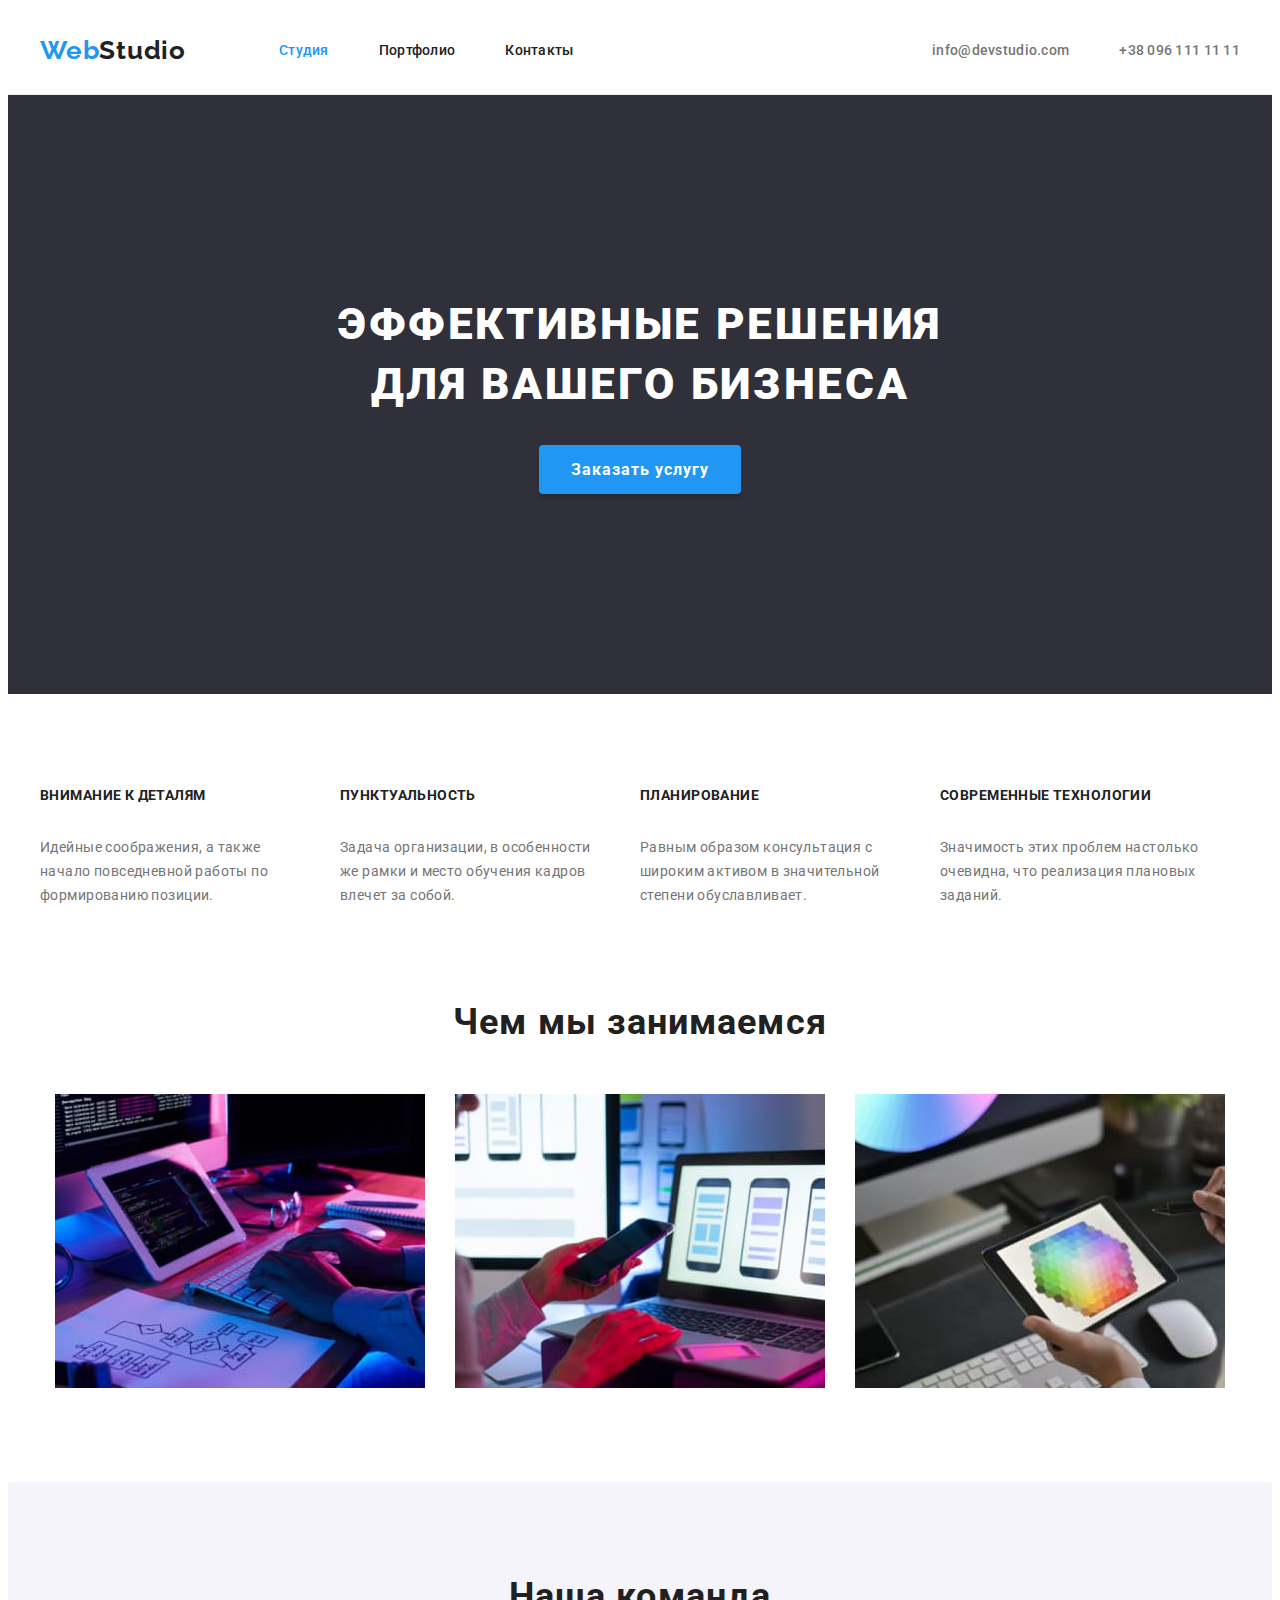
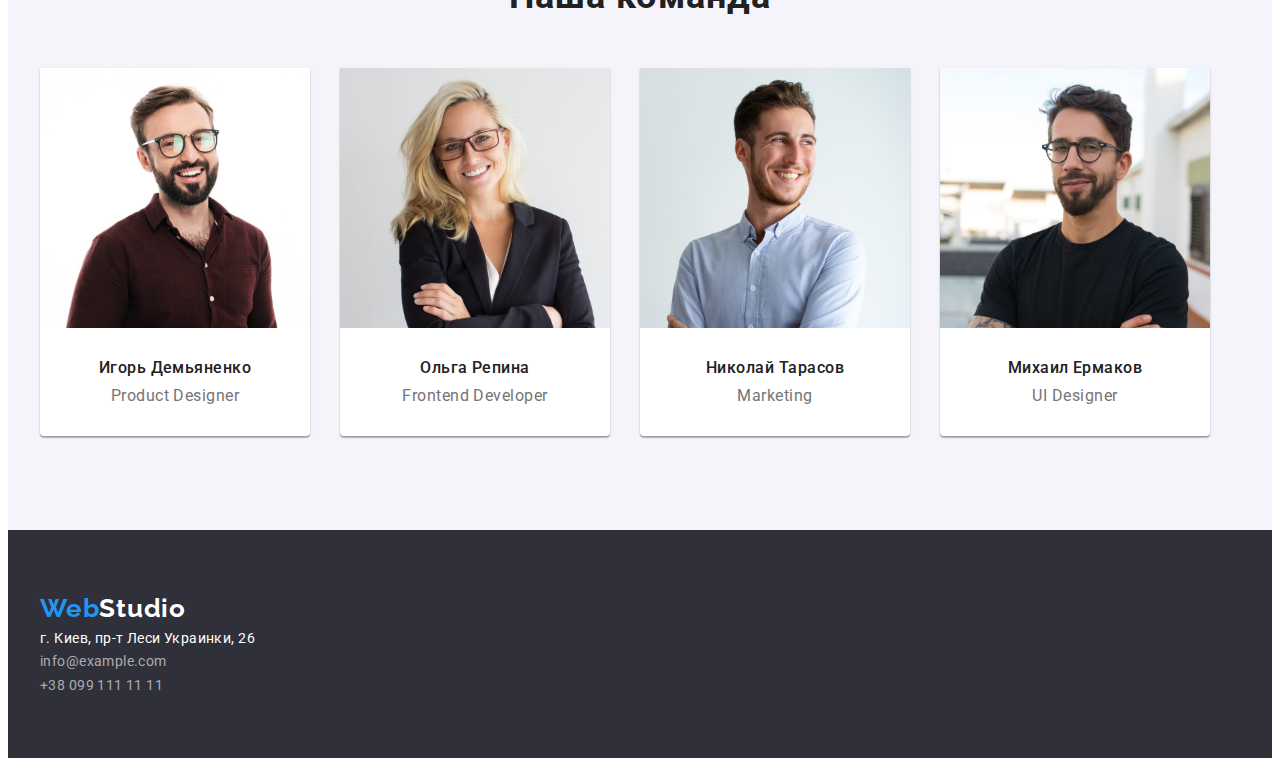
==== commit f7ef9b8d: "add" ====
--- a/index.html
+++ b/index.html
@@ -8,8 +8,6 @@
     <link rel="preconnect" href="https://fonts.googleapis.com"/>
 <link rel="preconnect" href="https://fonts.gstatic.com" crossorigin/>
 <link href="https://fonts.googleapis.com/css2?family=Raleway:wght@700&family=Roboto:wght@400;500;700;900&display=swap" rel="stylesheet">
-<link rel="stylesheet" href="sha512-wpPYUAdjBVSE4KJnH1VR1HeZfpl1ub8YT/NKx4PuQ5NmX2tKuGu6U/JRp5y+Y8XG2tV+wKQpNHVUX03MfMFn9Q=="
- rel="stylesheet">
 <link rel="stylesheet" href="https://cdnjs.cloudflare.com/ajax/libs/modern-normalize/1.1.0/modern-normalize.min.css"
   integrity="sha512-wpPYUAdjBVSE4KJnH1VR1HeZfpl1ub8YT/NKx4PuQ5NmX2tKuGu6U/JRp5y+Y8XG2tV+wKQpNHVUX03MfMFn9Q=="
   crossorigin="anonymous" referrerpolicy="no-referrer" />
@@ -166,7 +164,7 @@
       <div class="container">
         
       
-      <a class="logo" href="./index.html" lang="en">Web<span class="footer-logo-accent">Studio</span></a>
+      <a class="footer-logo" href="./index.html" lang="en">Web<span class="footer-logo-accent">Studio</span></a>
       
       <address class="footer-address">
         <ul>
--- a/css/index.css
+++ b/css/index.css
@@ -83,6 +83,11 @@
 }
 
 
+.logo-accent{
+    color: var(--title-text-color);
+    }
+
+
 .header {
     border-bottom: 1px solid #ececec;
 }
@@ -99,13 +104,8 @@
 
         
     
-        .logo-accent{
-    color: var(--title-text-color);
-    }
-    .footer-logo-accent{
-        color: var(--first-contrast-text-color);
-    }
-
+        
+   
 
         
 
@@ -199,21 +199,7 @@
     }
 
   
-.link{
-    text-align: left;
-    width: 76px;
-    height: 16px;
-    left: 552px;
-    top: 32px;
-    font-family: 'Roboto';
-    font-style: normal;
-    font-weight: 500;
-    font-size: 14px;
-    line-height: 16px;
-    letter-spacing: 0.02em;
-    color: #212121;      
-           
-    }
+
     
 
 
@@ -366,6 +352,8 @@
 
 .features-list .item {
 margin-right: 30px;
+width: 270px;
+/*min-height: 75px;*/
 }
 
 .features-list .item:last-child {
@@ -386,16 +374,15 @@
     line-height: 1.14;
     text-transform: uppercase;
     color: var(--title-text-color);
-    margin-right: 50px;
-    padding-top: 32px;
-    padding-bottom: 32px;
+    
+    margin-top: 94px;
+    margin-bottom: 32px;
 }
 
 .features-text {
     line-height: 1.71;
     color: var(--text-color);
-    max-width: 270px;
-     min-height: 75px;
+   
 }
 
 .features-section {
@@ -499,6 +486,8 @@
     margin-bottom: 20px;
 }
 
+
+
 .footer-address-link{
     font-style: normal;
     font-size: 14px;
@@ -526,6 +515,32 @@
         letter-spacing: 0.03em;
 }
 
+.footer-address-contact {
+    margin-top: 9px;
+}
+
+
+ .footer-logo{
+    font-size: 26px;
+        font-weight: 700;
+        font-family: 'Raleway', sans-serif;
+        line-height: 1.42;
+        letter-spacing: 0.03em;
+        color: var(--accent-color);
+        
+        
+            
+
+}
+
+
+
+ .footer-logo-accent {
+     color: var(--first-contrast-text-color);
+     
+    }
+
+ 
 /*-----------------------галерея---------------------------*/
 .gallery-list {
     display: flex;
@@ -539,10 +554,10 @@
 
 .gallery-list>.item {
     flex-basis: calc(100% / 3 - 30px);
-    margin-left: 30px;
-    margin-bottom: 30px;
-    overflow: hidden;
+    margin-left: +30px;
+    margin-bottom: +30px;
     background-color: var(--primary-bg);
+    
     
 }
 
@@ -557,6 +572,7 @@
  font-size: 18px;
  line-height: 36px;
  letter-spacing: 0.06em;
+ margin-bottom: 4px;
  color: var(--title-text-color);               
             
 }
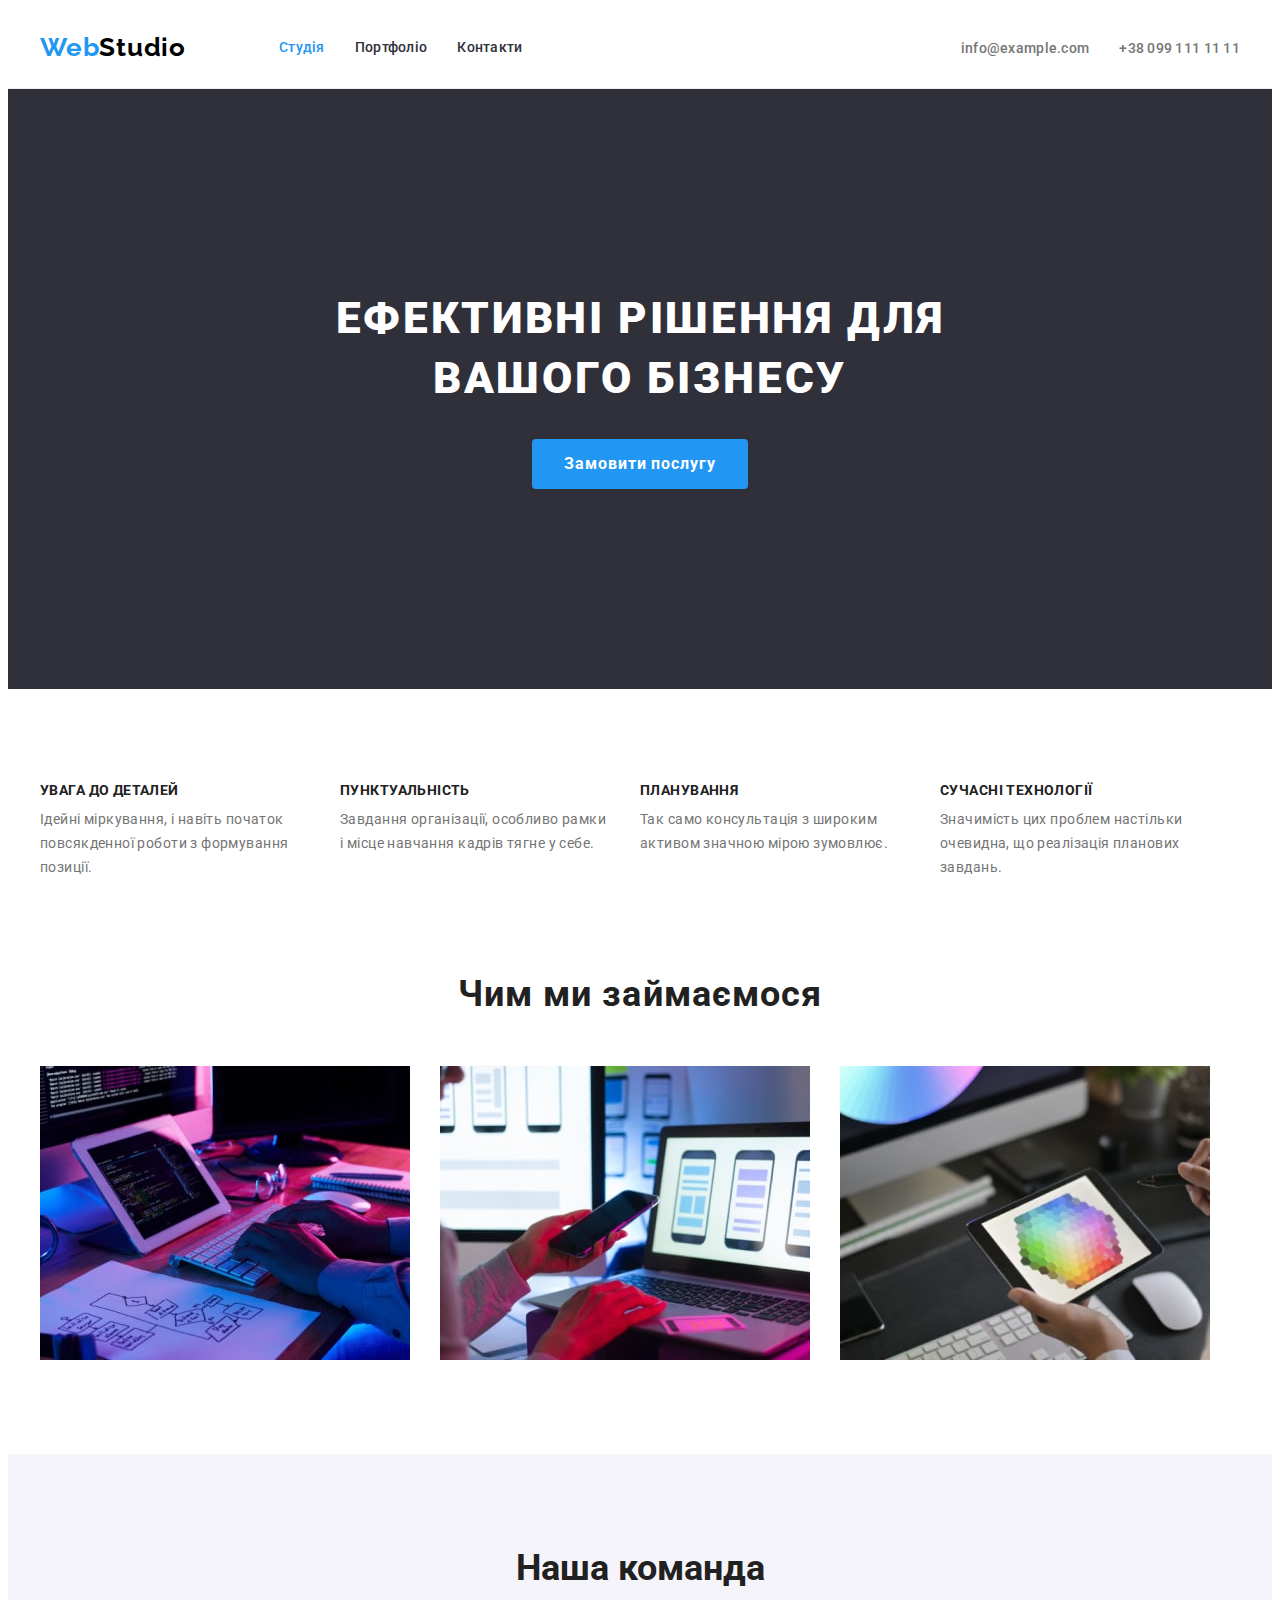
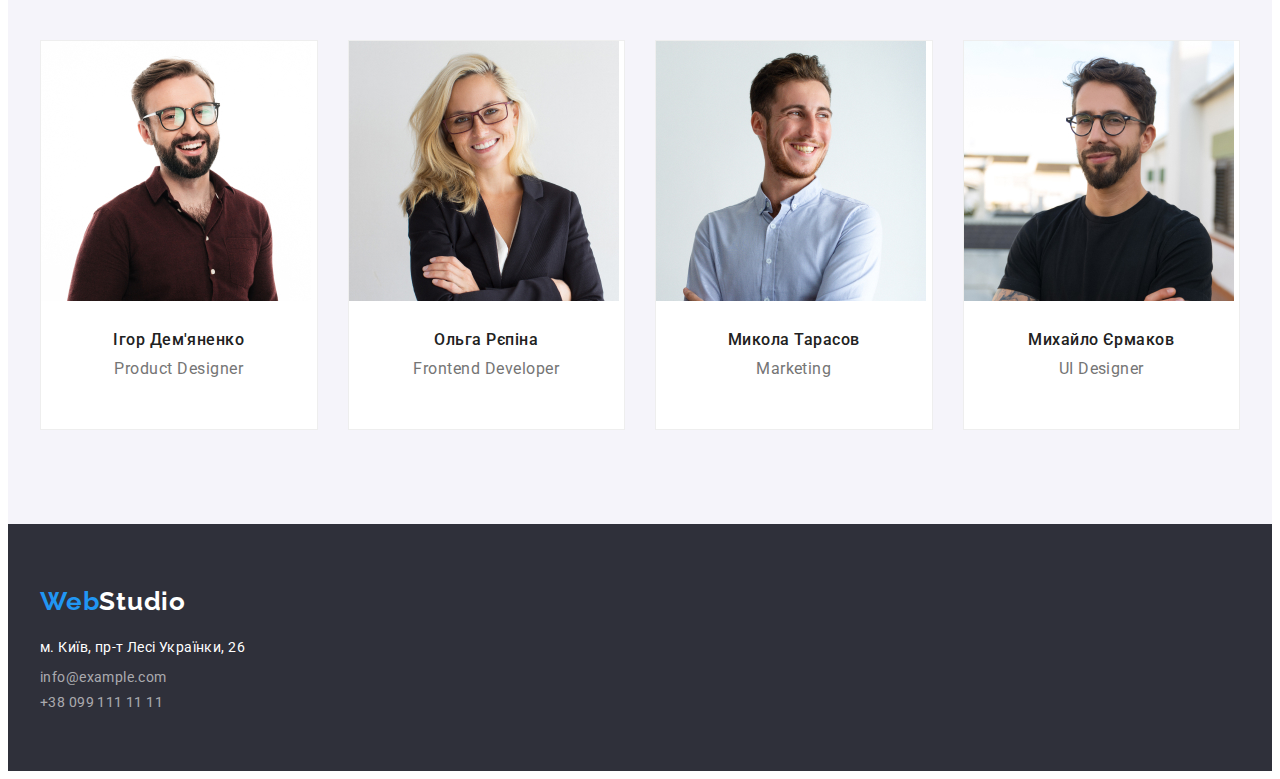
==== commit f8387dbe: "add" ====
--- a/index.html
+++ b/index.html
@@ -1,5 +1,5 @@
 <!DOCTYPE html>
-<html lang="ru">
+<html lang="en">
 <head>
     <meta charset="UTF-8">
     <meta http-equiv="X-UA-Compatible" content="IE=edge">
@@ -8,181 +8,265 @@
     <link rel="preconnect" href="https://fonts.googleapis.com"/>
 <link rel="preconnect" href="https://fonts.gstatic.com" crossorigin/>
 <link href="https://fonts.googleapis.com/css2?family=Raleway:wght@700&family=Roboto:wght@400;500;700;900&display=swap" rel="stylesheet">
-<link rel="stylesheet" href="https://cdnjs.cloudflare.com/ajax/libs/modern-normalize/1.1.0/modern-normalize.min.css"
-  integrity="sha512-wpPYUAdjBVSE4KJnH1VR1HeZfpl1ub8YT/NKx4PuQ5NmX2tKuGu6U/JRp5y+Y8XG2tV+wKQpNHVUX03MfMFn9Q=="
-  crossorigin="anonymous" referrerpolicy="no-referrer" />
-  <link rel="stylesheet" href="./css/index.css" />
+<link
+rel="stylesheet"
+href="https://cdnjs.cloudflare.com/ajax/libs/modern-normalize/1.1.0/modern-normalize.min.css"
+integrity="sha512-wpPYUAdjBVSE4KJnH1VR1HeZfpl1ub8YT/NKx4PuQ5NmX2tKuGu6U/JRp5y+Y8XG2tV+wKQpNHVUX03MfMFn9Q=="
+crossorigin="anonymous"
+referrerpolicy="no-referrer"
+/>
+<link rel="stylesheet" href="./css/index.css" />
 </head>
 <body>
-    <!--header-->
-<header class="header">
+   
+
+        <!--======================HEADER======================================-->
+ 
+       <header class="header-page">
+        
+             <div class="container main">
+            <a class="header-logo" href="index.html">Web<span class="logo-accent">Studio</span></a>
+            
+            <nav class="nav-container ">
+            <ul class="site-nav list">
+            <li class="item">
+                <a href="index.html" class= "current link">Студія</a>
+            </li>
+            <li class="item">
+                <a href="portfolio.html" class=" link">Портфоліо</a>
+            </li>
+            <li class="item">
+                <a href="index.html" class=" link">Контакти</a>
+            </li>
+         
+
+    </ul>
+    </nav>
+       <ul class="header-contact">
+            <li class="item"><a href="mailto:info@example.com" class="link">info@example.com</a></li>
+            <li class="item"><a href="tel:+380991111111" class="link">+38 099 111 11 11</a></li>
+        </ul>
+    
+    
+</div>
+    
+    
+
+
+</header>
   
-<div class="container main-line">
-  
-    <a  class="logo" href="./index.html" lang="en">Web<span class="logo-accent">Studio</span></a>
-        
-    <nav class="site-nav">
-        <ul class="site-nav list">
-            <li class="item"><a href="./index.html" class="link current">Студия</a></li>
-            <li class="item"><a href="./portfolio.html" class="link">Портфолио</a></li>
-            <li class="item"><a href="./index.html" class="link">Контакты</a></li>
-        </ul>
-    </nav>
- <ul class="header-contact">
-
-    <li class="item"><a href="mailto:info@devstudio.com" class="header-contact-link">info@devstudio.com</a></li>
-    <li class="item"><a href="tel+380961111111" class="header-contact-link">+38 096 111 11 11</a></li>
-
- </ul>
-</div>
-</header>
-   <!--блок_герой-->
+
 <main>
-    
-    <section class="hero">
-      <div class="container">
-        <h1 class="hero-title">Эффективные решения для вашего бизнеса</h1>
-        <button type="button" class="button primary">Заказать услугу</button>
-      </div>
-    </section>
-    
-
-
-    <!--характеристика компании-->
-    
-     <section class="features">
-       <div class="container">
-       <!--<h2 class="features-title">Характеристика компании</h2>-->
-       
-     <ul class="features-list">
-        <li class="item">
-          <h3 class="features-title">Внимание к деталям</h3>
-            <p class="features-text">Идейные соображения, а также начало повседневной работы по формированию позиции.</p>
-        </li>
-        
-        <li class="item">   
-          <h3 class="features-title">Пунктуальность</h3>
-            <p class="features-text">Задача организации, в особенности же рамки и место обучения кадров влечет за собой.</p>
-        </li>
-        
-        <li class="item">
-          <h3 class="features-title">Планирование</h3>
-            <p class="features-text">Равным образом консультация с широким активом в значительной степени обуславливает.</p>
-        </li>
-        
-        <li class="item">
-          <h3 class="features-title">Современные технологии</h3>
-            <p class="features-text">Значимость этих проблем настолько очевидна, что реализация плановых заданий.</p>
-        </li> 
-    </ul>
+
+    <!--===========================HERO=======================================-->
+    
+    
+            <section class="hero">
+                <div class="hero-content">
+                
+                    <h1 class="hero-title">
+                        Ефективні рішення для  вашого бізнесу
+                    </h1>
+                    <button type="button" class="button primary btn">Замовити послугу</button>
+                
+                </section>
+            </div>
+        
+        
+     
+        
+        <!--======================FEATURES=====================================-->
+        
+            <section class="features">
+             <div class="container">   
+                <ul class="features-list list">
+                
+            <li class="item">
+                    <h3 class="features-title">
+                    увага до деталей</h3>
+                
+                  
+                    
+                <p class="features-text">
+                    Ідейні міркування, і навіть початок 
+                    повсякденної роботи з формування позиції.
+                
+                </p>
+                
+            </li>
+            
+                <li class="item">
+            <h3 class="features-title">
+                    пунктуальність</h3>
+                
+                <p class="features-text">
+                    Завдання організації, особливо рамки і
+                     місце навчання кадрів тягне у себе.
+                </p></li>
+    
+                
+                <li class="item">
+                <h3 class="features-title">
+                    планування
+                </h3>
+                
+                    <p class="features-text">
+                    Так само консультація з широким
+                     активом значною мірою зумовлює.
+                    </p> 
+                </li>
+    
+                <li class="item">
+                <h3 class="features-title">
+                    Сучасні технології
+                </h3>
+    
+                 <p class="features-text">
+    
+                        Значимість цих проблем настільки очевидна,
+                         що реалізація планових завдань.
+                    </p>
+    
+    
+    
+                </li>
+    
+                   
+    
+                
+    
+                </ul>
     </div>
-    </section>
-    
-        <!--чем_занимается_компания-->
-    
-        <section class="work section bg">
-          <div class="container bg">
+            </section>
+        
+
+       
+       <!--============================FEATURES================================================-->
+       
+       
+        
+            <section class="section">
+              <div class="container">  
+                  <h2 class="section-title">
+                    Чим ми займаємося
+                  </h2> 
+                <ul class="section-list">
+                    <li class="section-item">
+                        <img src="./images/img-1.jpg" alt="написання програм" width="370" height="294"/>
+                    </li> 
+                    <li class="section-item">
+                    
+                        <img src="./images/img-2.jpg" alt="написання застосунків" width="370" height="294"/>
+                    </li> 
+                    
+                    <li class="section-item">
+    
+                        <img src="./images/img-3.jpg" alt="Дизайнерські рішення" width="370" height="294"/>
+                    </li>
+                </ul>
+            </div>
+            </section>
+        
+
+
+
+        <!--==================================TEAM=====================================================-->
+       
+            <section class="team">
+              <div class="container">  
+                <h2 class="team-title">
+                    Наша команда
+                </h2>
+    
+                <ul class="team-list">
+                    <li class="team-item">
+                        <img src="./images/team-img-1.jpg" alt="igor" />
+                        <div class="thumb">
+                        <h3 class="team-name">Ігор Дем'яненко</h3>
+                        <p class="team-position">
+                            Product Designer
+                        </p>
+                        <ul class="team-social">
+                            <li class="social-item"><a class="social-link" href=""></a></li>
+                            <li class="social-item"><a class="social-link" href=""></a></li>
+                            <li class="social-item"><a class="social-link" href=""></a></li>
+                            <li class="social-item"><a class="social-link" href=""></a></li>
+    
+                        </ul>
+                    </div>
+    
+                    </li> 
+                    <li class="team-item">
+                        <img src="./images/team-img-2.jpg" alt="olga"/>
+                        <div class="thumb">
+                        <h3 class="team-name">Ольга Рєпіна</h3>
+                        <p class="team-position">
+                            Frontend Developer
+                        </p>
+                        <ul class="team-social">
+                            <li class="social-item"><a class="social-link" href=""></a></li>
+                            <li class="social-item"><a class="social-link" href=""></a></li>
+                            <li class="social-item"><a class="social-link" href=""></a></li>
+                            <li class="social-item"><a class="social-link" href=""></a></li>
+                        </ul></div>
+                    </li>
+                    <li class="team-item">
+                        <img src="./images/team-img-3.jpg" alt="nikolay"/>
+                        <div class="thumb">
+                        <h3 class="team-name">Микола Тарасов</h3>
+                        <p class="team-position">
+                            Marketing
+                        </p>
+                    <ul class="team-social">
+                        <li class="social-item"><a class="social-link" href=""></a></li>
+                        <li class="social-item"><a class="social-link" href=""></a></li>
+                        <li class="social-item"><a class="social-link" href=""></a></li>
+                        <li class="social-item"><a class="social-link" href=""></a></li>
+                    </ul></div>    
+    
+                    </li>
+    
+                    <li class="team-item">
+                        <img src="./images/team-img-4.jpg" alt="mihail"/>
+                        <div class="thumb">
+                        <h3 class="team-name">Михайло Єрмаков</h3>
+                        <p class="team-position">
+                            UI Designer
+                        </p>
+                     <ul class="team-social">
+                        <li class="social-item"><a class="social-link" href=""></a></li>
+                        <li class="social-item"><a class="social-link" href=""></a></li>
+                        <li class="social-item"><a class="social-link" href=""></a></li>
+                        <li class="social-item"><a class="social-link" href=""></a></li>
+                     </ul></div>   
+                    </li>
+                </ul>
+    </div>
+    
+            </section>
             
-            <h2 class="work-title">Чем мы занимаемся</h2>
-          
-          <ul class="work-list">
-            <li class="item"> <img src="./img/pic-1.jpg" alt="Разработка програм" width="370" height="294"></li>
-            <li class="item"> <img src="./img/pic-2.jpg" alt="Разработка мобильних приложений" width="370" height="294"></li>
-            <li class="item"> <img src="./img/pic-3.jpg" alt="Разработка дизайна" width="370" height="294"></li>
-          </ul>
-          </div>
-        </section> 
-
-        <!--Наша команда-->
-
-     <section class="team section bg">
-       <div class="container bg">
-           <h2 class="team-title">Наша команда</h2>
-         <ul class="team-list">
-            <!--Игорь-->
-          <li class="team-item">
-           <div class="item">
-           <img src="./img/img-1.jpg" alt="Фото Игоря"
-            width="270" class="team-img"/>
-          </div>
-          <div class="team-content">
-          <h3 class="team-name">Игорь Демьяненко</h3>
-          <p class="team-position">Product Designer</p>
-          </div>
-          </li>
-            
-            <!--Ольга-->
-          
-          <li class="team-item">
-            <div class="item">
-           <img src="./img/img-2.jpg" alt="Ольга Репина" 
-           width="270" class="team-img"/>
-          </div>
-
-          <div class="team-content">
-          <h3 class="team-name">Ольга Репина</h3>
-          <p class="team-position">Frontend Developer</p>
-          </div>
-          </li>
-          
-            <!--Николай-->
-
-          <li class="team-item">
-            <div class="item">
-           <img src="./img/img-3.jpg" alt="Николай Тарасов" 
-           width="270" class="team-img"/>
-          </div>
-          <div class="team-content">
-          <h3 class="team-name">Николай Тарасов</h3>
-          <p class="team-position">Marketing</p>
-          </div>
-          </li>
-          
-            <!--Михаил-->
-          
-          <li class="team-item">
-            <div class="item">
-
-           <img src="./img/img-4.jpg" alt="Михаил Ермаков"
-            width="270" class="team-img"/>
-          </div>
-          <div class="team-content">
-          <h3 class="team-name">Михаил Ермаков</h3>
-          <p class="team-position">UI Designer</p>
-          </div>
-        </li>
-
-       </ul>
-      </div>
-      </section>
-</main>
-    
-    
-    <!--Подвал-->
+        </main>
+       
+
+
+    <!--==================================FOOTER=========================================-->
     
     <footer class="footer">
-      <div class="container">
-        
-      
-      <a class="footer-logo" href="./index.html" lang="en">Web<span class="footer-logo-accent">Studio</span></a>
-      
-      <address class="footer-address">
-        <ul>
-        <li><a href="https://goo.gl/maps/edewpoqACezQndHs5" target="_blank"   
-        rel="noopener noreferrer" class="footer-address-link">
-        г. Киев, пр-т Леси Украинки, 26</a></li>
-     
-       
+        <div class="container">
+       
+            <a class="footer-logo" href="index.html">Web<span class="footer-logo-accent">Studio</span></a>
+             <address class="footer-address">
+                <ul>
+                <li><a href="https://goo.gl/maps/PpddBH2XxNR83ZDW7" target="_blank" rel="noopener noreferrer nofollow" class="footer-address-link">м. Київ, пр-т Лесі Українки, 26</a></li>
+    
+                
+                    <li><a href="mailto:info@example.com" class="footer-address-contact">info@example.com</a></li>
+                    <li><a href="tel:+380991111111" class="footer-address-contact">+38 099 111 11 11</a></li>
+                </ul>
+             </address>
          
-         <li> <a href="mailto:info@example.com" class="footer-address-contact">info@example.com</a></li>
-         <li> <a href="tel+380991111111" class="footer-address-contact">+38 099 111 11 11</a></li>
-        </ul>
-     </address>
-     </div>
+        </div> 
     </footer>
-            
-       
-        
-    
+        
 </body>
 </html>--- a/css/index.css
+++ b/css/index.css
@@ -1,504 +1,583 @@
-    
-  :root {
-    --section-bg-color: #e5e5e5;
-    --accent-color: rgba(33, 150, 243, 1);
-    --first-contrast-text-color: rgba(255, 255, 255, 1);
-    --second-contact-text-color: rgba(255, 255, 255, 0.6);
-    --text-color: rgba(117, 117, 117, 1);
-    --primary-bg: rgba(255, 255, 255, 1);
-    --dark-bg-color: rgba(47, 48, 58, 1);
-    --title-text-color: rgba(33, 33, 33, 1);
-    }  
-    
-    
-        p,
-        h1,
-        h2,
-        h3,
-        h4 
-        p {
-            margin: 0;
-        }
-
-
-       img {
-         display: block;
-         max-width: 100%;
-         height: auto;
-                }         
-
-
-   ul,ol {
-       margin: 0;
-       padding: 0;
-   }
-    
-    
-    
-    /*------------body----------------*/
-    
-    body {
-    font-family: "Roboto",sans-serif;
-    color: var(--text-color);
-    background-color: var(--primary-bg-color);
-    
-     
-}
-
-.container {
+:root{
+    --primary-text-color: #FFFFFF;
+    --primary-bg-color: #F5F4FA;
+    --dark-bg-color: #2F303A;
+    --title-text-color:#000000;
+    --accent-color:#2196F3;
+    --first-contrast-text-color: #757575; 
+    --second-contact-text-color:
+    --text-color: 
+    }
+
+
+    p,
+    h1,
+    h2,
+    h3,
+    h4,
+    h5,
+    h6 {
+        margin: 0;
+    }
+
+    ul,ol{
+        margin:0;
+        padding-left: 0;
+    }
+
+body {
+    font-family: 'Roboto', sans-serif;
+   
+}
+
+
+
+
+
+.link-current,.link {
+    text-decoration: none;
+    list-style-type:none;
+    }
+    a {
+        text-decoration:none;
+    }
+    ul {
+        list-style: none;
+    }
+
+    .visually-hidden {
+        position: absolute;
+        white-space: nowrap;
+        width: 1px;
+        height: 1px;
+        overflow: hidden;
+        border: 0;
+        padding: 0;
+        clip: rect(0 0 0 0);
+        clip-path: inset(50%);
+        margin: -1px;
+      }
+
+      img {
+        display: block;
+      }
+
+
+      
+/*==========================================HEADER=================================================*/
+
+.container{
+    padding-left: 15px;
+    padding-right: 15px;
+   
+   /*outline: 2px solid tomato;*/
+   
     width: 1200px;
     margin: 0 auto;
-    padding-left: 15px;
-    padding-right: 15px;
-}
+}
+
+.container.main {
+    display: flex;
+    align-items: center;
+    
+   
+}
+
+
+
+
+.site-nav.list{
+   
+    display: flex;
+    gap: 30px;
+}
+
+
+
+
+
+
+.header-page{
+    background-color: var(--primary-text-color);
+    border-bottom: 1px solid #ececec;
+}
+
+
+
+.header-logo{
+    font-family: 'Raleway';
+font-weight: 700;
+font-size: 26px;
+line-height: 1.19;
+letter-spacing: 0.03em;
+color: var(--accent-color); 
+margin-right: 93px;
+padding-top: 24px;
+padding-bottom: 25px;
 
  
+
+}
+
+.logo-accent{
+font-weight: 700;
+font-size: 42;
+line-height: 1.19;
+letter-spacing: 0.03em;
+color: var(--title-text-color);
+ }
+
+ .site-nav .link{
+
+        font-weight: 500;
+        font-size: 14px;
+        line-height: 1.14;
+        letter-spacing: 0.02em;
+        
+        color: var(--dark-bg-color)
+    }
+
+    .current.link{
+        font-weight: 500;
+        font-size: 14px;
+        line-height: 1.14;
+        letter-spacing: 0.02em;
+        color: var(--accent-color); 
+    }
+
+    .site-nav .link {
+        display: block;
+        padding-top: 32px;
+        padding-bottom: 32px;}
+
+    
+
+    
+    
+    .header-contact{
+        display: flex;
+    margin-left: auto;
+     gap: 30px;
+
+        }
+    
+    
+    
+    
+      
+        
+    .header-contact .link{
+        
+        
+       
+        font-weight: 500;
+        font-size: 14px;
+        line-height: 1.14;
+        letter-spacing: 0.02em;
+        color: #757575;
+        }
+       
+    
+    
+        .logo-accent:hover,
+        .logo-accent:focus{
+    color: var(--accent-color);
+        } 
+    
+    
+        .site-nav .link:hover,
+    .header-contact .link:hover,
+    .header-contact .link:hover{
+            color: var(--accent-color);
+            text-align:left;
+        }
+    
+        .site-nav .link:focus,
+    .header-contact .link:focus,
+    .header-contact .link:focus{
+        color: var(--accent-color);
+        text-align:left;
+        
+    
+    }
+    
+
+
+
+
+
+/*===============================================BUTTONS=============================================*/
+
+    .button.secondary{
+        cursor: pointer;
+        padding: 6px 22px;
+        font-family: 'Roboto';
+        font-weight: 500;
+        font-size: 16px;
+        line-height: 1.62;
+        text-align: center;
+        letter-spacing: 0.03em;
+        background-color: #F5F4FA;
+        color: var(--title-text-color);
+        border: 0;
+        border-radius: 4px;
+
+        
+box-shadow: 0px 4px 4px rgba(0, 0, 0, 0.15);
+border-radius: 4px;
+
+    }
+
+    .button{
+        
+
+        color: var(--accent-color);
+        background-color: var(--primary-text-color);
+
+        padding: 10px 32px 10px 32px;
+        
+        
+        
+    }
+
+    .button{
+        color: var(--title-text-color);
+        background-color: var(--primary-text-color);
+       
+       
+
+        
+    }
+
+    .button-list .current,
+    .button.secondary:hover,
+    .button.secondary:focus{
+        color: var(--primary-text-color);
+        background-color: var(--accent-color);
+    }
+
+
+    .button-list{
+
+        display: flex;
+     margin-bottom: 50px;
+     justify-content: center;
+ 
+      
+    }
+
+
+    .button-list .btn+.btn {
+        margin-left: 8px;
+         }
+
+
+
+
+
+
+/*==========================================HERO======================================================*/
+
+.hero {
+        
+        
+        background-color:#2F303A;
+        color: #FFFFFF;
+    }
+
+    
+
+    .hero-content{
+
+        padding-top: 200px;
+        padding-bottom: 200px;
+        text-align: center;
+    }
+
+
+    
+
+.hero-title{
+font-weight: 900;
+font-size: 44px;
+line-height: 1.36;
+margin-bottom: 30px;
+max-width: 696px;
+text-align: center;
+letter-spacing: 0.06em;
+text-transform: uppercase;
+margin-left: auto;
+margin-right: auto;
+        display: flex;
+
+color: #FFFFFF;
+
+    }
+   
+.button.primary {
+    color: var(--primary-text-color);
+    background-color: var(--accent-color);
+    font-weight: 700;
+        line-height: 1.87;
+        display: flex;
+        cursor: pointer;
+        padding: 10px 32px 10px 32px;
+        align-items: center;
+        text-align: center;
+        letter-spacing: 0.06em;
+        margin:auto;
+        font-family: inherit;
+        border-radius: 4px;
+        cursor: pointer;
+        border: transparent;
+    font-size: 16px;
+
+   }
+
+   .button.primary:hover,
+   .button.primary:focus{
+    background-color: rgba(24, 140, 232, 1);
+    color:  var(--first-contrast-text-color);
+   
+   }
+
+   
+
+   
+
+
+    
+
+    
+    
+
+/*===========================================FEATURES=======================================================*/
+
+.features-list{
+    display: flex;
+}
+
+.features-list .item{
+    margin-right: 30px;
+    width: 270px;
+    min-height: 75px;
+    
+}
+
+.features {
+    padding-top: 94px;
+    font-size: 14px;
+    letter-spacing: 0.03em;
+}
+
+.features-list .item:last-child {
+    margin-right: 0;
+    }
+
+
+.features-list {
+    
+}
+.features-title {
+font-weight: 700;
+font-size: 14px;
+line-height: 1.14;
+letter-spacing: 0.03em;
+text-transform: uppercase;
+margin-bottom: 10px;
+color: #212121;
+
+}
+.features-item {
+}
+.features-text {
+    font-weight: 400;
+font-size: 14px;
+line-height: 1.71;
+
+
+letter-spacing: 0.03em;
+
+color: #757575;
+}
+
+
+/*=========================================SECTION========================================================*/
+
+.section-list{
+    display: flex;
+    gap: 30px;
+}
+
+
 .section {
     padding-top: 94px;
     padding-bottom: 94px;
 }
-
-img {
-    max-width: 100%;
-    display: block;
-    height: auto;
-}
-
-/*-----------------------------------------------header------------------------------------------------*/
-
-    .logo{
-   
-    font-size: 26px;
+.section-title {
+font-weight: 700;
+font-size: 36px;
+line-height: 1.16;
+text-align: center;
+letter-spacing: 0.03em;
+margin-bottom: 50px;
+color: #212121;
+}
+.section-list {
+}
+.srction-item {
+}
+
+
+/*=============================================TEAM=========================================================*/
+
+.team {
+    background-color: var(--primary-bg-color);
+    padding-top: 94px;
+    padding-bottom: 94px;
+}
+.team-title {
+    margin-bottom: 50px;
     font-weight: 700;
-    font-family: 'Raleway', sans-serif;  
-    line-height: 1.42;
-    letter-spacing: 0.03em;
-    color: var(--accent-color);
-    margin-right: 93px;
-    padding-top: 24px;
-    padding-bottom: 25px;
-   
-    
-
-}
-
-
-.logo-accent{
-    color: var(--title-text-color);
-    }
-
-
-.header {
-    border-bottom: 1px solid #ececec;
-}
-     
-.header-contact {
-display: flex;
- margin-left: auto;
-        }
-       
-    .site-nav,
-    .team-list {
-    display: flex;}
-
-
-        
-    
-        
-   
-
-        
-
-    
-
-        
-
-  
-    .main-line {
-     display: flex;
-    align-items: center;
-    }
-
-    .header-contact {
-    display: flex;
-    margin-left: auto;
-    }
-
-
-        .header-contact .item+.item {
-            margin-left: 50px;
-        }
-
-
-        /*------------nav-------------*/
-
-    .site-nav .item {
-    margin-right: 50px;
-    }
-
-        .site-nav .item:last-child {
-            margin-right: 0;
-        }
-
-         .site-nav .link {
-        display: block;
-        padding-top: 32px;
-        padding-bottom: 32px;}
-
-        
-
-    
-    .visually-hidden {
-        position: absolute;
-        width: 1px;
-        height: 1px;
-        margin: -1px;
-        border: 0;
-        padding: 0;
-        white-space: nowrap;
-        clip-path: inset(100%);
-        clip: rect(0 0 0 0);
-        overflow: hidden;}
-
-
-                
-                
-
-        .site-nav .link {
-            color: var(--title-text-color);
-            font-weight: 500;
-            font-size: 14px;
-            line-height: 1.14;
-            letter-spacing: 0.02em;
-
-        }
-
-
-        .site-nav .link:hover,
-        .site-nav .link:focus {
-        color: var(--accent-color);
-        }
-
-        .header .current {
-         color: var(--accent-color);
-            }
-        
-    .link-current{
-    text-align: left;
-    width: 49px;
-    height: 16px;
-    left: 453px;
-    top: 32px;
-    font-family: 'Roboto';
-    font-style: normal;
-    font-weight: 500;
-    font-size: 14px;
-    line-height: 16px;
-    letter-spacing: 0.02em;
-    color: #2196F3;  
-    }
-
-  
-
-    
-
-
-    .header-contact-link{
-    display: block;
-    padding-top: 32px;
-    padding-bottom: 32px;
-    text-align:left;
-    font-family: 'Roboto';
-    font-style: normal;
-    font-weight: 500;
-    font-size: 14px;
-    line-height: 1.14;
-    letter-spacing: 0.02em;
-    color:#757575;
-    }
-   
-
-
-
-
-
-
-
-
-
-    .link-current,.link {
-    text-decoration: none;
-    list-style-type:none;
-    }
-    a {
-        text-decoration:none;
-    }
-    ul {
-        list-style: none;
-    }
-
-
- /*--------------------------------------блок-герой--------------------------------------------------------- */
-
-
-  
-
- .hero {
- background-color: var(--dark-bg-color);
- padding-top: 200px;
- padding-bottom: 200px;
- text-align: center;
- 
-        
-                   }
- 
- 
- .hero-title { 
-    margin-bottom: 30px;
-    font-weight: 900;
-    font-size: 44px;
-    line-height: 1.36;
-    letter-spacing: 0.06em;
-    text-transform: uppercase;
-    color: var(--first-contrast-text-color);
-    width: 696px;
-    margin-left: auto;
-    margin-right: auto;
-    }
-    
-    
-
-
- 
-     
-    /*--------------------------buttons----------------------*/
-    
-    .button {
-     border-radius: 4px;
-     border: 0px;
-     color: var(--first-contrast-text-color);
-     background-color: var(--accent-color);
-     font-family: inherit;
-     font-weight: 700;
-     font-size: 16px;
-     line-height: 1.87;
-     cursor: pointer;
-    border: transparent;
-    }
-
-    .button.primary {
-    color: var(--first-contrast-text-color);
-    background-color: var(--accent-color);
-    font-weight: 700;
-    line-height: 1.87;
-    display: flex;
-    align-items: center;
-    text-align: center;
-    letter-spacing: 0.06em;
-    /*padding: 10px 32px;*/
-    padding: 10px 32px 10px 32px;
-    box-shadow: 0px 4px 4px rgba(0, 0, 0, 0.15);
-    margin: auto;
-    border-radius: 4px;
-    cursor: pointer;
-    border: transparent;
-   
-}
-
-    .button.primary:hover,
-    .button.primary:focus{
-    background-color: rgba(24, 140, 232, 1);
-    color: var(--second-font-color);
-    }
-
-    .button.secondary{
-        color: var(--title-text-color);
-        background-color: rgba(245, 244, 250, 1);
-        line-height: 1.62;
-        font-weight: 500;
-        text-align: center;
-        letter-spacing: 0.03em;
-        /*padding: 6px 22px;*/
-        padding: 6px 22px 6px 22px;
-        cursor: pointer;
-        border: transparent;
-        border-radius: 4px;
-        margin-right: 8px;
-
-    }
-
-     .button-list {
-     display: flex;
-     margin-bottom: 50px;
-     justify-content: center; 
-        }
-
-    .button-list .current,
-    .button.secondary:hover,
-    .button.secondary:focus{
-        color: var(--first-contrast-text-color);
-        background-color: var(--accent-color);
-    }
-
-  
-    .button-list .btn+.btn {
-    margin-left: 8px;
-     }
-    
-/*-------------------------------------характеристика компании-----------------------------*/
-.features-list {
-    display: flex;
-}
-
-.features-list .item {
-margin-right: 30px;
-width: 270px;
-/*min-height: 75px;*/
-}
-
-.features-list .item:last-child {
-margin-right: 0;
-}
-
-
-
-.features {
-    font-size: 14px;
-    letter-spacing: 0.03em;
-    
-}
-
-.features-title {
-    font-weight: 700;
-    font-size: 14px;
-    line-height: 1.14;
-    text-transform: uppercase;
-    color: var(--title-text-color);
-    
-    margin-top: 94px;
-    margin-bottom: 32px;
-}
-
-.features-text {
-    line-height: 1.71;
-    color: var(--text-color);
-   
-}
-
-.features-section {
-padding-bottom: 0;
-}
-
-.work-title,.team-title{
     font-size: 36px;
     line-height: 1.16;
     text-align: center;
+
+color: #212121;
+}
+.team-list {
+    display: flex;
+    gap: 30px;
+}
+.team-item {
+}
+.team-name {
+    font-weight: 500;
+font-size: 16px;
+line-height: 1.18;
+margin-top: 10px;
+margin-bottom: 10px;
+
+text-align: center;
+letter-spacing: 0.03em;
+
+color: #212121;
+}
+.team-position {
+    font-weight: 400;
+font-size: 16px;
+line-height: 1.18;
+margin-bottom: 30px;
+
+
+text-align: center;
+letter-spacing: 0.03em;
+
+color: #757575;
+}
+.team-social {
+}
+.social-item {
+}
+
+.team-item{
+    width: calc((100% - 60px) / 3);
+    background-color: var(--primary-text-color);
+    border: 1px solid #EEEEEE;}
+
+    .thumb{
+        padding: 20px 24px;
+    }
+
+    
+
+
+/*===============================================FOOTER=======================================================*/
+
+
+.footer {
+    background-color: var(--dark-bg-color);
+    
+    padding-top: 62px;
+    padding-bottom:  61px;
+}
+.footer-logo {
+    
+    font-family: 'Raleway';
+    font-weight: 700;
+    font-size: 26px;
+    line-height: 1.19;
     letter-spacing: 0.03em;
-    color: var(--title-text-color);
-    margin-bottom: 50px;
-}
-
-.work-list {
-display: flex;
-justify-content: center;
-gap: 30px;
-}
-
-
-
-/*--------------------------команда---------------------------*/
-
-.team-name{
-    font-weight: 500;
-    color: var(--title-text-color);
-    margin-bottom: 10px
-   }
-
-.team-position{
-    color: var(--text-color);
-    font-size: 16px;
-    
-
-}
-.team-title{
-    font-size: 36px;
-    line-height: 1.16;
-    text-align: center;
+    color: var(--accent-color); 
+    margin-bottom: 20px;  
+     
+    
+    
+}
+
+.footer-logo-accent{
+font-weight: 700;
+font-size: 42;
+line-height: 1.19;
+letter-spacing: 0.03em;
+color: var(--primary-text-color);
+
+}
+
+.footer-logo-accent:hover,
+.footer-logo-accent:focus{
+color: var(--accent-color);
+
+}
+
+
+
+
+
+.footer-address {
+    
+    margin-top: 20px;
+}
+.pre-address {
+    font-family: 'Roboto';
+    font-style: normal;
+    font-weight: 400;
+    font-size: 14px;
+    line-height: 1.71;
+    
     letter-spacing: 0.03em;
-}
-
-
-    .team {
-    font-size: 16px;
-    line-height: 1.18;
-    text-align: center;
-    letter-spacing: 0.03em;
-}
-
-.team-list .team-item+.team-item {
-    margin-left: 30px;
-}
-
-.team {
-    background-color: #F5F4FA;
-    
-}
-
-.team-item {
-    max-width: 270px;
-    margin-left: 0;
-    margin-right: 0;
-    border-radius: 4px;
-    overflow: hidden;
-    background-color: var(--primary-bg);
-    box-shadow: 0px 1px 3px rgba(0, 0, 0, 0.12), 0px 1px 1px rgba(0, 0, 0, 0.14),
-    0px 2px 1px rgba(0, 0, 0, 0.2);
-    border-radius: 0px 0px 4px 4px;
-}
-
-
-.team-image {
-height: auto;
+    
+    color: #FFFFFF;
+    
+}
+.contact {
+    
+}
+
+
+.footer-address-contact{
+    font-family: 'Roboto';
+    font-style: normal;
+    font-weight: 400;
+font-size: 14px;
+line-height: 1,71;
+
+
+letter-spacing: 0.03em;
+margin-top: 9px;
+
 display: block;
-}
-
-.team-content {
-padding-top: 30px;
-padding-bottom: 30px;
-}
-
-.team-name {
-font-weight: 500;
-color: var(--title-text-color);
-margin-bottom: 10px;
-font-size: 16px;
-line-height: 19px;
-}
-
-/*-------------------------------------------Подвал------------------------------------------*/
-.footer {
-    padding-top: 60px;
-    padding-bottom: 60px;
-    background-color: #2f303a; ;
-}
-
-.footer-logo {
-    margin-bottom: 20px;
-}
-
-
+        
+color: rgba(255, 255, 255, 0.6);
+}
 
 .footer-address-link{
+    font-family: 'Roboto';
     font-style: normal;
     font-size: 14px;
     line-height: 1.71;
-    letter-spacing: 0.03em;    
-}
-
-
-.footer-address-link{
-    color: var(--first-contrast-text-color);
-
+    letter-spacing: 0.03em;
+    margin-bottom: 9px;    
 }
 
 .footer-address-link:hover,
@@ -507,86 +586,98 @@
 
 }
 
-.footer-address-contact{
-    color: var(--second-contact-text-color);
-    font-style: normal;
-        font-size: 14px;
-        line-height: 1.71;
-        letter-spacing: 0.03em;
-}
-
-.footer-address-contact {
-    margin-top: 9px;
-}
-
-
- .footer-logo{
-    font-size: 26px;
-        font-weight: 700;
-        font-family: 'Raleway', sans-serif;
-        line-height: 1.42;
-        letter-spacing: 0.03em;
-        color: var(--accent-color);
-        
-        
-            
-
-}
-
-
-
- .footer-logo-accent {
-     color: var(--first-contrast-text-color);
-     
-    }
-
- 
-/*-----------------------галерея---------------------------*/
-.gallery-list {
+.footer-address-link{
+    color: var(--primary-text-color);
+
+}
+
+.footer-address-contact:hover,
+.footer-address-contact:focus{
+color: var(--accent-color);
+
+}
+
+
+
+
+
+/*=========================================GALLERY===============================================*/
+
+.main.galary {
+
+    margin-top: 94px;
+    margin-bottom: 50px;
+}
+
+.gallery.list{
     display: flex;
     flex-wrap: wrap;
-    margin-left: -30px;
-    margin-top: -30px;
-
-    
-}
-
-
-.gallery-list>.item {
+    gap: 30px;
+   
+   
+}
+
+.photo{
+    width: calc((100% - 60px) / 3);
+    background-color: var(--primary-text-color);
+    border: 1px solid #EEEEEE;
+}
+
+.content {
+    padding: 20px 24px;
+}
+
+
+
+
+
+
+
+/*
+.gallery.list>.photo {
     flex-basis: calc(100% / 3 - 30px);
     margin-left: +30px;
-    margin-bottom: +30px;
+    margin-top: +30px;
     background-color: var(--primary-bg);
     
     
-}
-
-.image-text{
-    font-size: 16px;
-    line-height: 1.87;
-    letter-spacing: 0.03em;
-    color: var(--text-color);
-}
-
-.image-title{
- font-size: 18px;
- line-height: 36px;
- letter-spacing: 0.06em;
- margin-bottom: 4px;
- color: var(--title-text-color);               
-            
-}
-
-.gallery-list .item:nth-last-child(-n + 3) {
-    margin-bottom: 0;
-}
-
-.gallery-list .item:nth-child(3n) {
-    margin-right: 0;
-}
-
-
-.card-content {
+}*/
+
+
+
+
+
+
+
+
+.poster-title{
+    
+        
+        font-weight: 500;
+        color: var(--title-text-color);
+        margin-bottom: 10px;
+        font-size: 16px;
+        line-height: 19px;
+       
+    
+}
+
+
+
+
+.poster-text {
+    font-weight: 400;
+font-size: 16px;
+line-height: 1.8;
+
+margin-bottom: 20px;
+letter-spacing: 0.03em;
+
+color: #757575;
+}
+
+
+.gallery.list .content {
     padding: 20px 24px;
     border: 1px solid #eeeeee;
     border-top: none;
@@ -595,4 +686,3 @@
 
 
 
-
